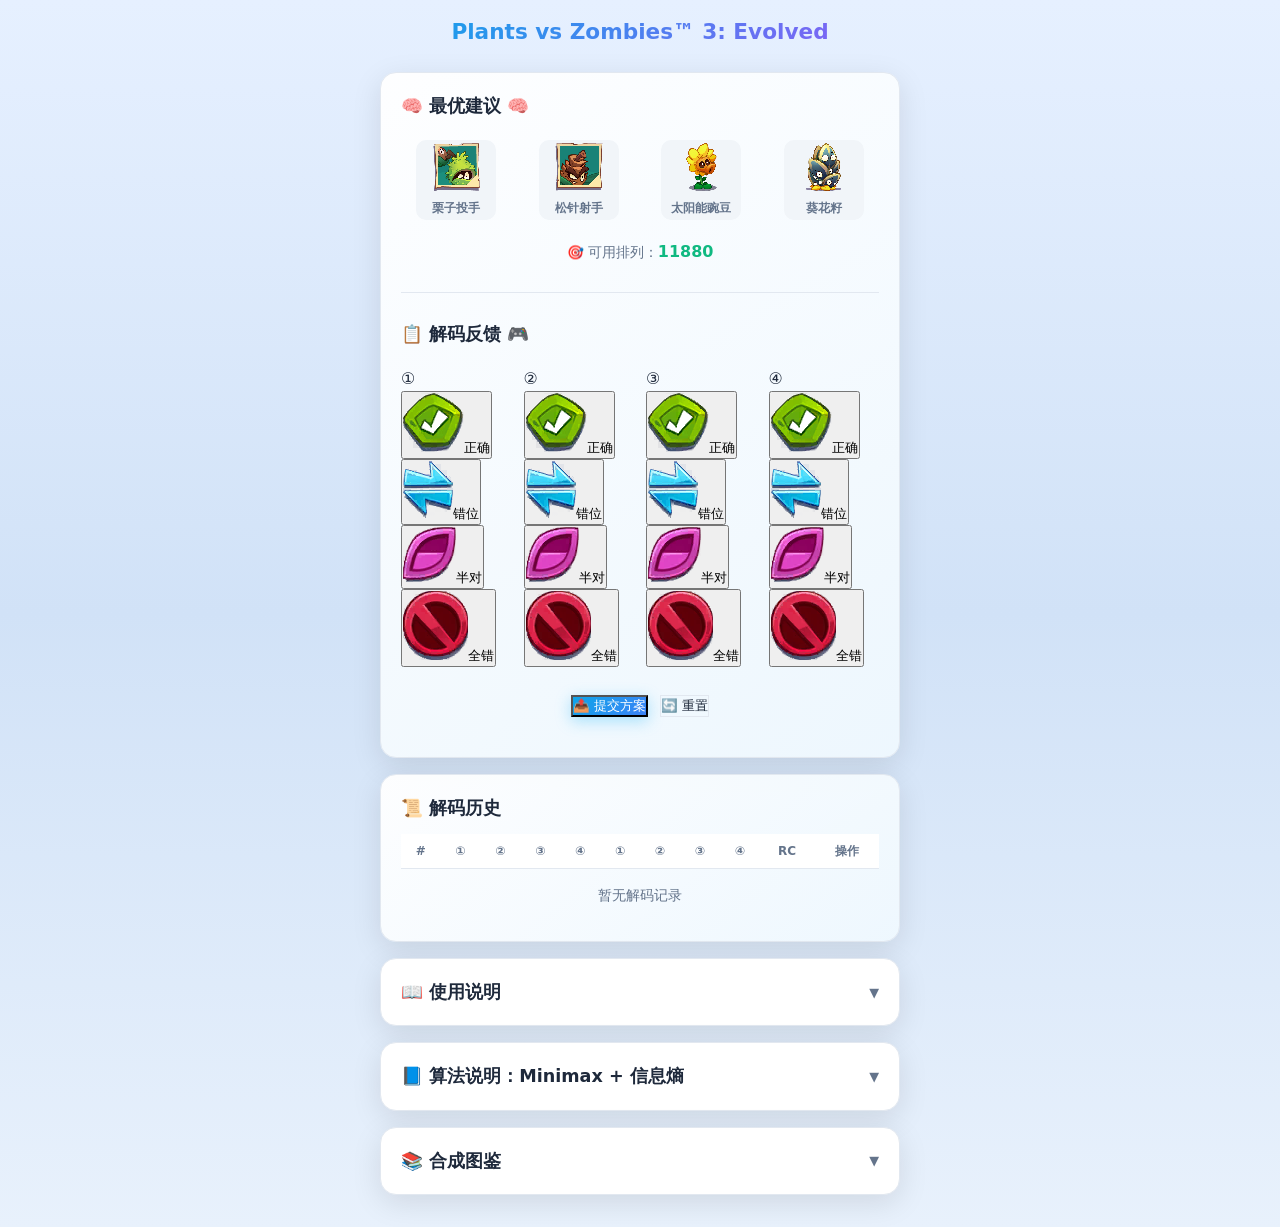
==== docs/index.html @ e374c2e5 "Split CSS and JavaScript into separate files" ====
<!DOCTYPE html>
<html lang="zh-CN">
<head>
	<meta charset="UTF-8">
	<meta name="viewport" content="width=device-width, initial-scale=1.0, user-scalable=yes, maximum-scale=2.0, minimum-scale=0.5">
	<title>PvZ3:E Decode Tool</title>
	<link rel="icon" href="images/logo.png" type="image/png">
	<link rel="stylesheet" href="style.css">
</head>
<body>
	<div class="container">
		<h1>Plants vs Zombies™ 3: Evolved</h1>

		<div class="card" id="suggestionCard">
			<div class="main-card">
				<h2>🧠 最优建议 🧠</h2>
				<div class="suggestion-container" id="solverSlots">
					<div class="suggestion-column">
						<div class="suggestion-slot" id="slot1">
							<img class="plant-image skeleton" id="img1" src="" alt="">
							<span class="slot-value" id="s1">计算中</span>
						</div>
					</div>
					<div class="suggestion-column">
						<div class="suggestion-slot" id="slot2">
							<img class="plant-image skeleton" id="img2" src="" alt="">
							<span class="slot-value" id="s2">计算中</span>
						</div>
					</div>
					<div class="suggestion-column">
						<div class="suggestion-slot" id="slot3">
							<img class="plant-image skeleton" id="img3" src="" alt="">
							<span class="slot-value" id="s3">计算中</span>
						</div>
					</div>
					<div class="suggestion-column">
						<div class="suggestion-slot" id="slot4">
							<img class="plant-image skeleton" id="img4" src="" alt="">
							<span class="slot-value" id="s4">计算中</span>
						</div>
					</div>
				</div>
				<div style="text-align:center;">
					<span class="possible-count">🎯 可用排列：<strong id="possibleCount">11880</strong></span>
				</div>

				<div class="divider"></div>

				<h2>📋 解码反馈 🎮</h2>
				<div class="feedback-container" id="feedbackGrid">
				</div>
				
				<div class="btn-container">
					<button class="btn-primary" id="submitFeedbackBtn" onclick="submitFeedback()">
						<span>📤</span> 提交方案
					</button>
					<button class="btn-outline" onclick="resetSolver()">
						<span>🔄</span> 重置
					</button>
				</div>
				
				<div id="solverMsg"></div>
			</div>
		</div>

		<div class="card">
			<h2>📜 解码历史</h2>
			<div class="history-scroll">
				<table class="history-table" id="solverHistoryTable">
					<thead>
						<tr>
							<th>#</th><th>①</th><th>②</th><th>③</th><th>④</th>
							<th>①</th><th>②</th><th>③</th><th>④</th><th>RC</th><th>操作</th>
						</tr>
					</thead>
					<tbody id="solverHistoryBody"></tbody>
				</table>
			</div>
			<p id="noSolverHistory" style="text-align:center;color:var(--text2);padding:16px;font-size:0.85rem;">暂无解码记录</p>
		</div>

		<div class="collapse-card">
			<div class="collapse-header" onclick="toggleCollapse(this.parentElement)">
				<h2>📖 使用说明</h2>
				<span class="collapse-arrow">▼</span>
			</div>
			<div class="collapse-content">
				<div class="usage-steps">
					<div class="usage-step">
						<div class="step-number">1</div>
						<div class="step-text">首次使用，将「最优建议」中的4个二阶植物，填入游戏里4个卡槽位置。</div>
					</div>
					<div class="usage-step">
						<div class="step-number">2</div>
						<div class="step-text">游戏会返回4个卡槽的结果（正确/错位/半对/全错），在「反馈区」选择对应结果。</div>
					</div>
					<div class="usage-step">
						<div class="step-number">3</div>
						<div class="step-text">点击「提交方案」按钮，系统会过滤错误方案，并给出新一轮的建议。</div>
					</div>
					<div class="usage-step">
						<div class="step-number">4</div>
						<div class="step-text">重复上述步骤，直到剩余排列为1，得到最终答案。</div>
					</div>
					<div class="usage-step">
						<div class="step-number">5</div>
						<div class="step-text">通常只需要2~4步，即可完成解码，通过游戏。</div>
					</div>
				</div>
			</div>
		</div>

		<div class="collapse-card">
			<div class="collapse-header" onclick="toggleCollapse(this.parentElement)">
				<h2>📘 算法说明：Minimax + 信息熵</h2>
				<span class="collapse-arrow">▼</span>
			</div>
			<div class="collapse-content">
				<div class="algo-box" style="border-left:none;padding:0;margin-top:0;background:transparent;">
					1. 维护所有与反馈一致的可能答案集合 <code>S</code>（初始11880种）<br>
					2. 对候选猜测，计算其对 <code>S</code> 的反馈分区<br>
					3. 选择<strong>最坏情况剩余最少</strong>的猜测（Minimax）<br>
					4. 平局时选<strong>期望剩余最少</strong>（信息熵最大）的<br>
					5. 收到反馈后更新 <code>S</code>，重复直至 <code>|S|=1</code>
				</div>
			</div>
		</div>

		<div class="collapse-card">
			<div class="collapse-header" onclick="toggleCollapse(this.parentElement)">
				<h2>📚 合成图鉴</h2>
				<span class="collapse-arrow">▼</span>
			</div>
			<div class="collapse-content">
				<div class="synthesis-scroll">
					<div class="synthesis-grid" id="synthesisGrid">
					</div>
				</div>
			</div>
		</div>
	</div>

	<script src="script.js"></script>
</body>
</html>
---- docs/style.css ----
:root {
	--bg: #0a0f1a;
	--card: #131c31;
	--card2: #1a2744;
	--text: #e2e8f0;
	--text2: #94a3b8;
	--accent: #38bdf8;
	--green: #10b981;
	--blue: #3b82f6;
	--purple: #8b5cf6;
	--red: #ef4444;
	--border: #1e2d4a;
	--btn-bg: #1e2d4a;
	--btn-hover: #253a5e;
	--shadow: 0 8px 30px rgba(0, 0, 0, 0.6);
	--radius: 16px;
	--radius-sm: 10px;
	--font: 'Segoe UI', 'PingFang SC', 'Microsoft YaHei', 'Noto Sans SC', system-ui, sans-serif;
	--transition: 0.2s ease;
	--theme: dark;
}

[data-theme="light"] {
	--bg: #f8fafc;
	--card: #ffffff;
	--card-bg-start: #f8fafc;
	--card-bg-end: #e8f4fd;
	--card2: #f1f5f9;
	--card2-bg-start: #f1f5f9;
	--card2-bg-end: #e2e8f0;
	--text: #1e293b;
	--text2: #64748b;
	--accent: #0ea5e9;
	--green: #10b981;
	--blue: #3b82f6;
	--purple: #8b5cf6;
	--red: #ef4444;
	--border: #e2e8f0;
	--btn-bg: #e2e8f0;
	--btn-hover: #cbd5e1;
	--shadow: 0 8px 30px rgba(0, 0, 0, 0.1);
	--theme: light;
}

@media (prefers-color-scheme: light) {
	:root:not([data-theme="dark"]) {
		--bg: #f8fafc;
		--card: #ffffff;
		--card2: #f1f5f9;
		--text: #1e293b;
		--text2: #64748b;
		--accent: #0ea5e9;
		--green: #10b981;
		--blue: #3b82f6;
		--purple: #8b5cf6;
		--red: #ef4444;
		--border: #e2e8f0;
		--btn-bg: #e2e8f0;
		--btn-hover: #cbd5e1;
		--shadow: 0 8px 30px rgba(0, 0, 0, 0.1);
		--theme: light;
	}
}

* {
	margin: 0;
	padding: 0;
	box-sizing: border-box;
}

body {
	font-family: var(--font);
	background: var(--bg);
	color: var(--text);
	min-height: 100vh;
	display: flex;
	flex-direction: column;
	align-items: center;
	padding: 16px 8px 32px;
	line-height: 1.5;
	-webkit-tap-highlight-color: transparent;
	user-select: none;
}

[data-theme="dark"] body {
	background: radial-gradient(circle at 50% 0%, #1a2a45 0%, #060c06 80%);
}

[data-theme="light"] body {
	background: linear-gradient(180deg, #e6f0ff 0%, #d1e2f7 50%, #e8f1fc 100%);
}

.container {
	width: 100%;
	max-width: 520px;
	display: flex;
	flex-direction: column;
	gap: 16px;
}

h1 {
	font-size: 1.35rem;
	font-weight: 700;
	text-align: center;
	color: var(--text);
	margin-bottom: 8px;
	background: linear-gradient(135deg, var(--accent), var(--purple));
	-webkit-background-clip: text;
	-webkit-text-fill-color: transparent;
	background-clip: text;
}

h2 {
	font-size: 1.1rem;
	font-weight: 600;
	color: var(--text);
	display: flex;
	align-items: center;
	gap: 8px;
}

.subtitle {
	text-align: center;
	color: var(--text2);
	font-size: 0.85rem;
	margin-bottom: 4px;
}

.card {
	background: var(--card);
	border-radius: var(--radius);
	padding: 20px;
	box-shadow: var(--shadow);
	border: 1px solid var(--border);
}

[data-theme="dark"] .card {
	background: linear-gradient(145deg, rgba(19, 28, 49, 0.9), rgba(10, 15, 26, 0.95));
	backdrop-filter: blur(20px);
	-webkit-backdrop-filter: blur(20px);
}

[data-theme="light"] .card {
	background: linear-gradient(145deg, rgba(255, 255, 255, 0.95), rgba(240, 249, 255, 0.9));
}

.main-card {
	display: flex;
	flex-direction: column;
	gap: 20px;
}

.divider {
	height: 1px;
	background: var(--border);
	margin: 8px 0;
}

.suggestion-container {
	display: flex;
	justify-content: space-between;
	gap: 12px;
}

.suggestion-column {
	flex: 1;
	display: flex;
	flex-direction: column;
	align-items: center;
	gap: 8px;
}

.suggestion-slot {
	width: 100%;
	max-width: 80px;
	aspect-ratio: 1;
	background: var(--card2);
	border-radius: var(--radius-sm);
	display: flex;
	flex-direction: column;
	align-items: center;
	justify-content: center;
	gap: 8px;
	border: 2px solid transparent;
	transition: all var(--transition);
	position: relative;
	overflow: hidden;
}

.suggestion-slot:hover {
	border-color: var(--accent);
	transform: scale(1.05);
}

.suggestion-slot.highlight-pulse {
	animation: pulse 1s ease-in-out infinite;
}

@keyframes pulse {
	0%, 100% { box-shadow: 0 0 0 0 rgba(56, 189, 248, 0.5); }
	50% { box-shadow: 0 0 0 10px rgba(56, 189, 248, 0); }
}

.plant-image {
	width: 48px;
	height: 48px;
	object-fit: contain;
	image-rendering: pixelated;
}

.plant-image.skeleton {
	background: linear-gradient(90deg, var(--card2) 25%, var(--border) 50%, var(--card2) 75%);
	background-size: 200% 100%;
	animation: skeleton 1.5s ease-in-out infinite;
	border-radius: 8px;
}

@keyframes skeleton {
	0% { background-position: 200% 0; }
	100% { background-position: -200% 0; }
}

.slot-value {
	font-size: 0.75rem;
	font-weight: 600;
	color: var(--text2);
}

.slot-value.guess {
	color: var(--accent);
}

.possible-count {
	font-size: 0.85rem;
	color: var(--text2);
}

.possible-count strong {
	color: var(--green);
	font-size: 1rem;
}

/* 反馈网格 */
.feedback-container {
	display: grid;
	grid-template-columns: repeat(4, 1fr);
	gap: 12px;
}

.feedback-slot {
	display: flex;
	flex-direction: column;
	align-items: center;
	gap: 8px;
	padding: 12px 8px;
	background: var(--card2);
	border-radius: var(--radius-sm);
	border: 2px solid transparent;
	cursor: pointer;
	transition: all var(--transition);
}

.feedback-slot:hover {
	border-color: var(--accent);
}

.feedback-slot.selected {
	border-color: var(--accent);
	background: rgba(56, 189, 248, 0.15);
}

.feedback-icon {
	font-size: 1.5rem;
}

.feedback-label {
	font-size: 0.7rem;
	color: var(--text2);
	text-align: center;
}

/* 按钮样式 */
.btn-container {
	display: flex;
	gap: 12px;
	justify-content: center;
	margin-top: 8px;
}

.btn {
	padding: 12px 24px;
	border-radius: var(--radius-sm);
	font-size: 0.9rem;
	font-weight: 600;
	cursor: pointer;
	transition: all var(--transition);
	display: flex;
	align-items: center;
	gap: 8px;
	border: none;
}

.btn-primary {
	background: linear-gradient(135deg, var(--accent), var(--blue));
	color: white;
	box-shadow: 0 4px 15px rgba(56, 189, 248, 0.4);
}

.btn-primary:hover {
	transform: translateY(-2px);
	box-shadow: 0 6px 20px rgba(56, 189, 248, 0.5);
}

.btn-outline {
	background: transparent;
	color: var(--text);
	border: 1px solid var(--border);
}

.btn-outline:hover {
	background: var(--btn-bg);
	border-color: var(--accent);
}

.btn:disabled {
	opacity: 0.5;
	cursor: not-allowed;
	transform: none !important;
}

/* 状态消息 */
.status-msg {
	padding: 12px 16px;
	border-radius: var(--radius-sm);
	text-align: center;
	margin-top: 8px;
	font-size: 0.9rem;
}

.status-success {
	background: rgba(16, 185, 129, 0.15);
	color: var(--green);
	border: 1px solid rgba(16, 185, 129, 0.3);
}

.status-error {
	background: rgba(239, 68, 68, 0.15);
	color: var(--red);
	border: 1px solid rgba(239, 68, 68, 0.3);
}

.status-info {
	background: rgba(56, 189, 248, 0.15);
	color: var(--accent);
	border: 1px solid rgba(56, 189, 248, 0.3);
}

/* 历史记录 */
.history-scroll {
	max-height: 200px;
	overflow-y: auto;
	margin-top: 12px;
}

.history-table {
	width: 100%;
	border-collapse: collapse;
	font-size: 0.75rem;
}

.history-table th,
.history-table td {
	padding: 8px 6px;
	text-align: center;
	border-bottom: 1px solid var(--border);
}

.history-table th {
	font-weight: 600;
	color: var(--text2);
	position: sticky;
	top: 0;
	background: var(--card);
	z-index: 1;
}

.history-table tr:hover {
	background: var(--card2);
}

.history-table td:first-child {
	color: var(--text2);
	width: 30px;
}

.history-btn {
	padding: 4px 8px;
	background: var(--btn-bg);
	border: none;
	border-radius: 6px;
	color: var(--text);
	font-size: 0.7rem;
	cursor: pointer;
	transition: all var(--transition);
}

.history-btn:hover {
	background: var(--btn-hover);
}

.history-btn.delete {
	background: rgba(239, 68, 68, 0.2);
	color: var(--red);
}

.history-btn.delete:hover {
	background: rgba(239, 68, 68, 0.3);
}

/* 折叠卡片 */
.collapse-card {
	background: var(--card);
	border-radius: var(--radius);
	box-shadow: var(--shadow);
	border: 1px solid var(--border);
	overflow: hidden;
}

.collapse-header {
	padding: 20px;
	cursor: pointer;
	display: flex;
	justify-content: space-between;
	align-items: center;
	transition: background var(--transition);
}

.collapse-header:hover {
	background: var(--card2);
}

.collapse-arrow {
	transition: transform var(--transition);
	font-size: 0.8rem;
	color: var(--text2);
}

.collapse-card.active .collapse-arrow {
	transform: rotate(180deg);
}

.collapse-content {
	max-height: 0;
	overflow: hidden;
	transition: max-height 0.3s ease;
	background: var(--card2);
}

.collapse-card.active .collapse-content {
	max-height: 800px;
}

.collapse-content > * {
	padding: 0 20px 20px;
}

/* 使用说明 */
.usage-steps {
	display: flex;
	flex-direction: column;
	gap: 12px;
	margin-top: 12px;
}

.usage-step {
	display: flex;
	gap: 12px;
	align-items: flex-start;
}

.step-number {
	width: 28px;
	height: 28px;
	background: linear-gradient(135deg, var(--accent), var(--blue));
	border-radius: 50%;
	display: flex;
	align-items: center;
	justify-content: center;
	font-weight: 700;
	color: white;
	font-size: 0.85rem;
	flex-shrink: 0;
}

.step-text {
	font-size: 0.85rem;
	color: var(--text);
	line-height: 1.6;
}

/* 算法说明 */
.algo-box {
	background: var(--card);
	border-left: 4px solid var(--accent);
	padding: 16px;
	margin-top: 12px;
	border-radius: 0 var(--radius-sm) var(--radius-sm) 0;
	font-size: 0.85rem;
	line-height: 1.8;
}

.algo-box code {
	background: rgba(56, 189, 248, 0.15);
	color: var(--accent);
	padding: 2px 6px;
	border-radius: 4px;
	font-family: 'Consolas', 'Monaco', monospace;
	font-size: 0.8rem;
}

.algo-box strong {
	color: var(--green);
}

/* 合成图鉴 */
.synthesis-scroll {
	max-height: 500px;
	overflow-y: auto;
	padding-top: 12px;
}

.synthesis-grid {
	display: grid;
	grid-template-columns: repeat(2, 1fr);
	gap: 12px;
}

.synthesis-item {
	display: flex;
	align-items: center;
	gap: 12px;
	padding: 12px;
	background: var(--card);
	border-radius: var(--radius-sm);
	transition: all var(--transition);
}

.synthesis-item:hover {
	background: var(--btn-hover);
	transform: translateX(4px);
}

.synthesis-img {
	width: 56px;
	height: 56px;
	object-fit: contain;
	border-radius: 8px;
	background: rgba(255, 255, 255, 0.05);
	padding: 4px;
}

.synthesis-info {
	display: flex;
	flex-direction: column;
	gap: 2px;
}

.synthesis-name {
	font-weight: 600;
	color: var(--text);
	font-size: 0.9rem;
}

.synthesis-desc {
	font-size: 0.75rem;
	color: var(--text2);
}

/* 反馈选择菜单 */
.fb-menu {
	display: grid;
	grid-template-columns: repeat(4, 1fr);
	gap: 8px;
}

.fb-menu-item {
	display: flex;
	flex-direction: column;
	align-items: center;
	gap: 4px;
	padding: 10px;
	border-radius: var(--radius-sm);
	cursor: pointer;
	transition: all var(--transition);
	color: var(--text);
	font-size: 0.75rem;
	background: rgba(255, 255, 255, 0.05);
	backdrop-filter: blur(12px);
	-webkit-backdrop-filter: blur(12px);
	border: 2px solid transparent;
}

[data-theme="light"] .fb-menu-item {
	background: rgba(0, 0, 0, 0.03);
}

.fb-menu-item:hover {
	background: var(--btn-hover);
}

.fb-menu-item.selected {
	background: rgba(56, 189, 248, 0.2);
	border-color: var(--accent);
}

.fb-menu-item img {
	width: 40px;
	height: 40px;
	object-fit: contain;
}

/* 移动端优化 */
@media (max-width: 480px) {
	.container {
		padding: 0 8px;
	}
	
	.card {
		padding: 16px;
	}
	
	h1 {
		font-size: 1.15rem;
	}
	
	h2 {
		font-size: 1rem;
	}
	
	.suggestion-slot {
		max-width: 70px;
	}
	
	.plant-image {
		width: 40px;
		height: 40px;
	}
	
	.btn {
		padding: 10px 16px;
		font-size: 0.8rem;
	}
	
	.feedback-container {
		gap: 8px;
	}
	
	.feedback-slot {
		padding: 10px 6px;
	}
	
	.fb-menu-item img {
		width: 32px;
		height: 32px;
	}
	
	.fb-menu-item span {
		display: none;
	}
	
	/* 反馈选择菜单 - 不显示文字 */
	.fb-menu {
		display: grid;
		grid-template-columns: repeat(2, 1fr);
		gap: 6px;
	}
	.fb-menu-item {
		display: flex;
		flex-direction: column;
		align-items: center;
		gap: 2px;
		padding: 8px;
		border-radius: 8px;
		cursor: pointer;
		transition: all var(--transition);
		color: var(--text);
		font-size: 0.8rem;
		background: rgba(255, 255, 255, 0.08);
		backdrop-filter: blur(12px);
		-webkit-backdrop-filter: blur(12px);
		border: none;
	}
	[data-theme="light"] .fb-menu-item {
		background: rgba(0, 0, 0, 0.04);
	}
	.fb-menu-item:hover {
		background: var(--btn-hover);
	}
	.fb-menu-item img {
		width: 32px;
		height: 32px;
		object-fit: contain;
	}
	.fb-menu-item span {
		display: none;
	}
	
	/* 移动端优化合成图鉴 */
	@media (max-width: 600px) {
		.synthesis-grid {
			grid-template-columns: repeat(1, 1fr);
		}
		.synthesis-img {
			width: 48px;
			height: 48px;
		}
		.synthesis-name {
			font-size: 0.85rem;
		}
	}
}
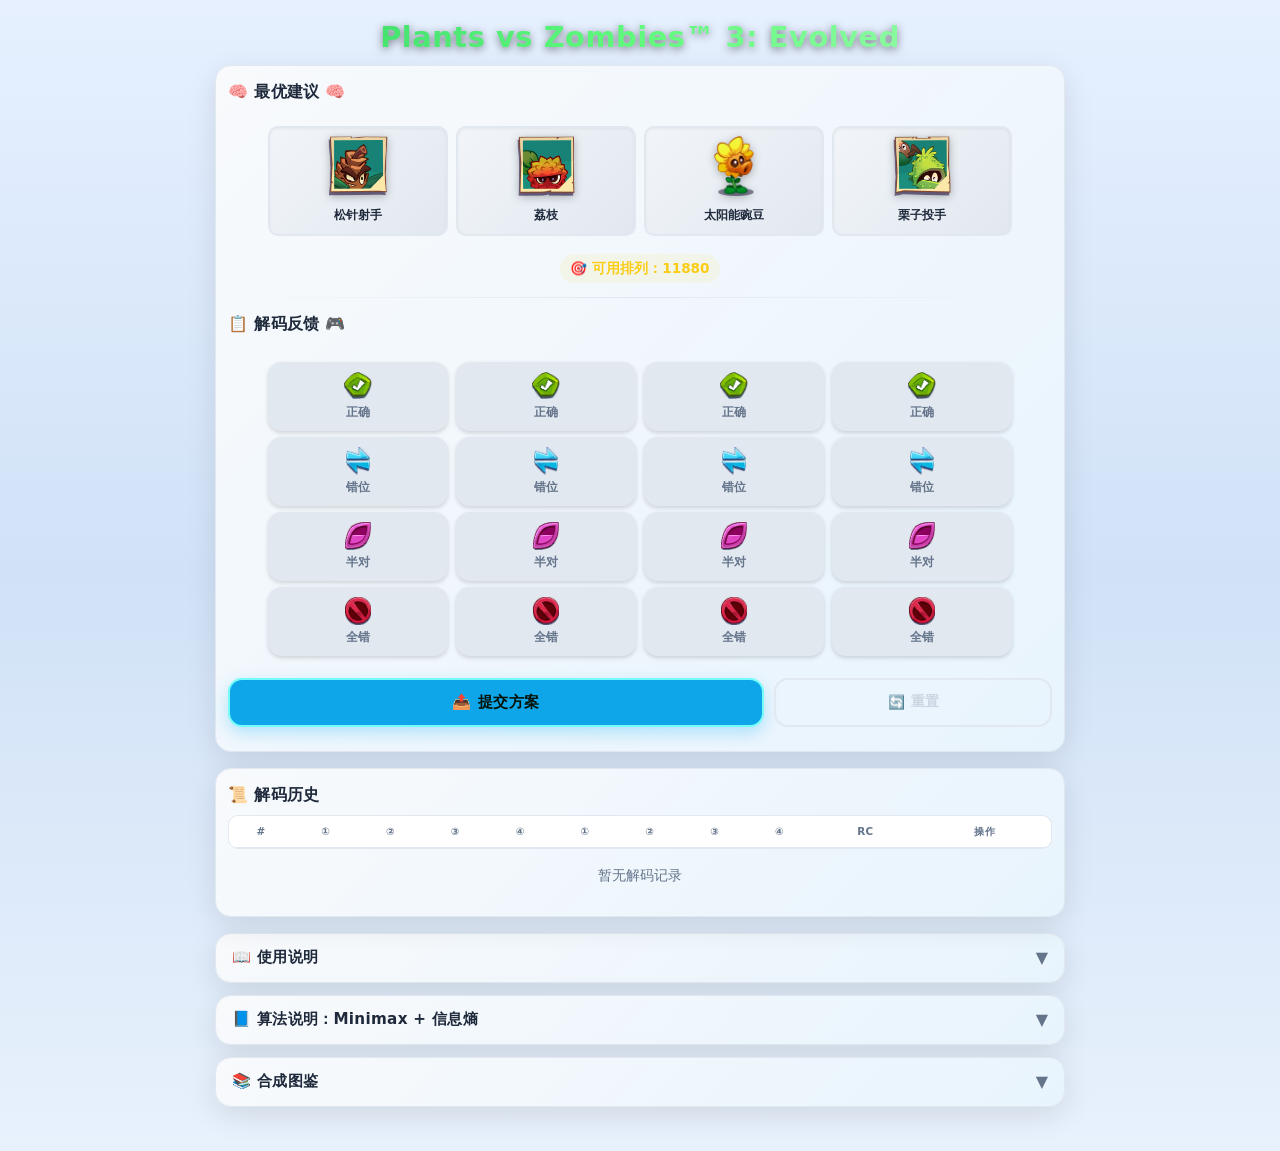
==== commit 4735c43d: "更新 docs 目录文件" ====
--- a/docs/index.html
+++ b/docs/index.html
@@ -5,12 +5,960 @@
 	<meta name="viewport" content="width=device-width, initial-scale=1.0, user-scalable=yes, maximum-scale=2.0, minimum-scale=0.5">
 	<title>PvZ3:E Decode Tool</title>
 	<link rel="icon" href="images/logo.png" type="image/png">
-	<link rel="stylesheet" href="style.css">
+	<style>
+		:root {
+			--bg: #0a0f1a;
+			--card: #131c31;
+			--card2: #1a2744;
+			--text: #e2e8f0;
+			--text2: #94a3b8;
+			--accent: #38bdf8;
+			--green: #10b981;
+			--blue: #3b82f6;
+			--purple: #8b5cf6;
+			--red: #ef4444;
+			--border: #1e2d4a;
+			--btn-bg: #1e2d4a;
+			--btn-hover: #253a5e;
+			--shadow: 0 8px 30px rgba(0, 0, 0, 0.6);
+			--radius: 16px;
+			--radius-sm: 10px;
+			--font: 'Segoe UI', 'PingFang SC', 'Microsoft YaHei', 'Noto Sans SC', system-ui, sans-serif;
+			--transition: 0.2s ease;
+			--theme: dark;
+		}
+
+		[data-theme="light"] {
+			--bg: #f8fafc;
+			--card: #ffffff;
+			--card-bg-start: #f8fafc;
+			--card-bg-end: #e8f4fd;
+			--card2: #f1f5f9;
+			--card2-bg-start: #f1f5f9;
+			--card2-bg-end: #e2e8f0;
+			--text: #1e293b;
+			--text2: #64748b;
+			--accent: #0ea5e9;
+			--green: #10b981;
+			--blue: #3b82f6;
+			--purple: #8b5cf6;
+			--red: #ef4444;
+			--border: #e2e8f0;
+			--btn-bg: #e2e8f0;
+			--btn-hover: #cbd5e1;
+			--shadow: 0 8px 30px rgba(0, 0, 0, 0.1);
+			--theme: light;
+		}
+
+		@media (prefers-color-scheme: light) {
+			:root:not([data-theme="dark"]) {
+				--bg: #f8fafc;
+				--card: #ffffff;
+				--card2: #f1f5f9;
+				--text: #1e293b;
+				--text2: #64748b;
+				--accent: #0ea5e9;
+				--green: #10b981;
+				--blue: #3b82f6;
+				--purple: #8b5cf6;
+				--red: #ef4444;
+				--border: #e2e8f0;
+				--btn-bg: #e2e8f0;
+				--btn-hover: #cbd5e1;
+				--shadow: 0 8px 30px rgba(0, 0, 0, 0.1);
+				--theme: light;
+			}
+		}
+
+		* {
+			margin: 0;
+			padding: 0;
+			box-sizing: border-box;
+		}
+
+		body {
+			font-family: var(--font);
+			background: var(--bg);
+			color: var(--text);
+			min-height: 100vh;
+			display: flex;
+			flex-direction: column;
+			align-items: center;
+			padding: 16px 8px 32px;
+			line-height: 1.5;
+			-webkit-tap-highlight-color: transparent;
+			user-select: none;
+		}
+
+		[data-theme="dark"] body {
+			background: radial-gradient(circle at 50% 0%, #1a2a45 0%, #060c06 80%);
+		}
+
+		[data-theme="light"] body {
+			background: linear-gradient(180deg, #e6f0ff 0%, #d1e2f7 50%, #e8f1fc 100%);
+		}
+
+		.container {
+			width: 100%;
+			max-width: 850px;
+		}
+
+		h1 {
+			text-align: center;
+			font-size: clamp(1.4rem, 5vw, 1.8rem);
+			font-weight: 700;
+			letter-spacing: 0.02em;
+			margin-bottom: 6px;
+			background: linear-gradient(135deg, #34d367, #60fa7c, #a7fab8);
+			-webkit-background-clip: text;
+			-webkit-text-fill-color: transparent;
+			background-clip: text;
+			filter: drop-shadow(0 2px 4px rgba(0, 0, 0, 0.5));
+		}
+
+		.subtitle {
+			text-align: center;
+			color: var(--text2);
+			font-size: 0.85rem;
+			margin-bottom: 18px;
+			letter-spacing: 0.03em;
+		}
+
+		/* 卡片 */
+		.card {
+			background: var(--card);
+			border-radius: var(--radius);
+			padding: 14px 12px;
+			margin-bottom: 16px;
+			box-shadow: var(--shadow);
+			border: 1px solid var(--border);
+			backdrop-filter: blur(4px);
+		}
+		[data-theme="light"] .card {
+			background: linear-gradient(135deg, var(--card-bg-start), var(--card-bg-end));
+		}
+		.card h2 {
+			font-size: 1rem;
+			font-weight: 700;
+			margin-bottom: 8px;
+			display: flex;
+			align-items: center;
+			gap: 8px;
+			color: #fff;
+			letter-spacing: 0.02em;
+		}
+		[data-theme="light"] .card h2 {
+			color: #1e293b;
+		}
+
+		/* 合并后的主卡片 */
+		.main-card {
+			display: flex;
+			flex-direction: column;
+			gap: 10px;
+		}
+
+		/* 建议展示区域 - 紧凑4列 */
+		.suggestion-container {
+			display: flex;
+			gap: 8px;
+			justify-content: center;
+			flex-wrap: nowrap;
+			margin: 4px 0;
+		}
+		.suggestion-column {
+			display: flex;
+			flex-direction: column;
+			align-items: center;
+			gap: 6px;
+			flex: 1;
+			min-width: 0;
+			max-width: 180px;
+		}
+		.column-label {
+			font-weight: 700;
+			font-size: 0.75rem;
+			color: var(--text2);
+			letter-spacing: 0.04em;
+		}
+		.suggestion-slot {
+			width: 100%;
+			background: var(--card2);
+			border: 2px solid var(--border);
+			border-radius: var(--radius-sm);
+			padding: 8px 4px;
+			text-align: center;
+			box-shadow: inset 0 2px 4px rgba(0, 0, 0, 0.2);
+			transition: all var(--transition);
+		}
+
+		[data-theme="dark"] .suggestion-slot {
+			background: linear-gradient(145deg, #0f172a, #1a2744);
+			box-shadow: inset 0 2px 4px rgba(0, 0, 0, 0.4);
+		}
+		[data-theme="light"] .suggestion-slot {
+			background: linear-gradient(135deg, var(--card2-bg-start), var(--card2-bg-end));
+			box-shadow: inset 0 1px 3px rgba(0, 0, 0, 0.05);
+		}
+		.plant-image {
+			width: 60px;
+			height: 60px;
+			object-fit: contain;
+			margin: 0 auto 6px;
+			display: block;
+			filter: drop-shadow(0 2px 4px rgba(0,0,0,0.3));
+		}
+		.plant-image.skeleton {
+			background: linear-gradient(90deg, #1a2744 25%, #253a5e 50%, #1a2744 75%);
+			background-size: 200% 100%;
+			animation: skeleton-loading 1.5s infinite;
+			border-radius: 8px;
+		}
+		@keyframes skeleton-loading {
+			0% { background-position: 200% 0; }
+			100% { background-position: -200% 0; }
+		}
+
+		/* 骨架图基础样式 */
+		.skeleton {
+			background: linear-gradient(90deg, var(--skeleton-start), var(--skeleton-end));
+			background-size: 200% 100%;
+			animation: skeleton-loading 1.5s infinite;
+			border-radius: 0.5rem;
+		}
+		:root {
+			--skeleton-start: #1a2744;
+			--skeleton-end: #253a5e;
+		}
+		[data-theme="light"] {
+			--skeleton-start: #e2e8f0;
+			--skeleton-end: #cbd5e1;
+		}
+
+		.slot-value {
+			font-weight: 700;
+			font-size: 0.75rem;
+			color: #e2e8f0;
+			line-height: 1.2;
+			word-break: break-word;
+			text-shadow: 0 1px 2px rgba(0, 0, 0, 0.5);
+		}
+		[data-theme="light"] .slot-value {
+			color: #1e293b;
+			text-shadow: none;
+			font-weight: 600;
+		}
+
+		.possible-count {
+			text-align: center;
+			font-size: 0.85rem;
+			color: #facc15;
+			margin: 4px 0 0;
+			font-weight: 600;
+			background: rgba(250, 204, 21, 0.08);
+			padding: 4px 10px;
+			border-radius: 16px;
+			display: inline-block;
+		}
+
+		.divider {
+			height: 1px;
+			background: linear-gradient(90deg, transparent, var(--border), transparent);
+			margin: 4px 0;
+		}
+
+		/* 反馈选择区 - 紧凑4列 */
+		.feedback-container {
+			display: flex;
+			gap: 8px;
+			justify-content: center;
+			flex-wrap: nowrap;
+			margin: 8px 0;
+		}
+		.feedback-column {
+			display: flex;
+			flex-direction: column;
+			align-items: center;
+			gap: 6px;
+			flex: 1;
+			min-width: 0;
+			max-width: 180px;
+		}
+		.fb-column-label {
+			font-weight: 700;
+			font-size: 1rem;
+			width: 36px;
+			height: 36px;
+			border-radius: 50%;
+			background: var(--card2);
+			border: 2px solid var(--border);
+			display: flex;
+			align-items: center;
+			justify-content: center;
+			color: var(--text);
+			box-shadow: 0 3px 6px rgba(0, 0, 0, 0.15);
+		}
+
+		[data-theme="dark"] .fb-column-label {
+			color: #f0fff0;
+			box-shadow: 0 3px 6px rgba(0, 0, 0, 0.3);
+		}
+		[data-theme="light"] .fb-column-label {
+			background: linear-gradient(135deg, var(--card2-bg-start), var(--card2-bg-end));
+		}
+		.fb-btn-group {
+			display: flex;
+			flex-direction: column;
+			gap: 6px;
+			width: 100%;
+		}
+		.fb-btn {
+			padding: 8px 6px;
+			border: 2px solid var(--border);
+			border-radius: 14px;
+			background: var(--btn-bg);
+			color: var(--text2);
+			font-weight: 700;
+			font-size: 0.75rem;
+			letter-spacing: 0.02em;
+			cursor: pointer;
+			transition: all var(--transition);
+			text-align: center;
+			-webkit-tap-highlight-color: transparent;
+			touch-action: manipulation;
+			user-select: none;
+			display: flex;
+			flex-direction: column;
+			align-items: center;
+			justify-content: center;
+			gap: 4px;
+			box-shadow: 0 2px 4px rgba(0, 0, 0, 0.15);
+		}
+
+		[data-theme="dark"] .fb-btn {
+			color: #cbd5e1;
+			box-shadow: 0 2px 4px rgba(0, 0, 0, 0.4);
+		}
+		.fb-btn:active {
+			transform: scale(0.96);
+			transition: 0.05s;
+		}
+		.fb-icon {
+			width: 28px;
+			height: 28px;
+			object-fit: contain;
+		}
+		.fb-btn.selected-correct {
+			background: rgba(16, 185, 129, 0.2);
+			border-color: #10b981;
+			color: #fff;
+			box-shadow: 0 0 12px rgba(16, 185, 129, 0.4);
+		}
+		.fb-btn.selected-misplaced {
+			background: rgba(59, 130, 246, 0.2);
+			border-color: #3b82f6;
+			color: #fff;
+			box-shadow: 0 0 12px rgba(59, 130, 246, 0.4);
+		}
+		.fb-btn.selected-half {
+			background: rgba(236, 72, 153, 0.2);
+			border-color: #ec4899;
+			color: #fff;
+			box-shadow: 0 0 12px rgba(236, 72, 153, 0.4);
+		}
+		.fb-btn.selected-wrong {
+			background: rgba(239, 68, 68, 0.2);
+			border-color: #ef4444;
+			color: #fff;
+			box-shadow: 0 0 12px rgba(239, 68, 68, 0.4);
+		}
+
+		/* 按钮区域 */
+		.btn-container {
+			display: flex;
+			gap: 10px;
+			margin-top: 4px;
+		}
+
+		/* 提交按钮 */
+		.btn-primary {
+			background: var(--accent);
+			border: none;
+			padding: 12px 24px;
+			border-radius: 14px;
+			font-weight: 700;
+			font-size: 0.95rem;
+			letter-spacing: 0.04em;
+			color: #061206;
+			cursor: pointer;
+			transition: all 0.25s;
+			box-shadow: 0 6px 16px rgba(56, 189, 248, 0.35);
+			display: inline-flex;
+			align-items: center;
+			justify-content: center;
+			gap: 6px;
+			touch-action: manipulation;
+			flex: 2;
+			border: 2px solid #75fcfa;
+		}
+		.btn-primary:active {
+			transform: scale(0.97);
+			box-shadow: 0 3px 10px rgba(56, 189, 248, 0.5);
+		}
+		.btn-outline {
+			background: transparent;
+			border: 2px solid var(--border);
+			padding: 10px 16px;
+			border-radius: 14px;
+			font-weight: 600;
+			color: #cbd5e1;
+			cursor: pointer;
+			transition: all 0.25s;
+			touch-action: manipulation;
+			display: inline-flex;
+			align-items: center;
+			justify-content: center;
+			gap: 6px;
+			font-size: 0.85rem;
+			flex: 1;
+		}
+		.btn-outline:active {
+			background: rgba(255, 255, 255, 0.05);
+			border-color: #e2e8f0;
+		}
+
+		/* 历史表格 */
+		.history-scroll {
+			max-height: 340px;
+			overflow-y: auto;
+			border-radius: var(--radius-sm);
+			border: 1px solid var(--border);
+			background: var(--card2);
+		}
+
+		[data-theme="dark"] .history-scroll {
+			background: #0c1424;
+		}
+		[data-theme="light"] .history-scroll {
+			background: linear-gradient(135deg, var(--card2-bg-start), var(--card2-bg-end));
+		}
+		.history-table {
+			width: 100%;
+			border-collapse: collapse;
+			font-size: 0.75rem;
+		}
+		.history-table th,
+		.history-table td {
+			padding: 8px 1px;
+			text-align: center;
+			border-bottom: 1px solid var(--border);
+			vertical-align: middle;
+		}
+		.history-table th {
+			color: var(--text2);
+			font-weight: 600;
+			font-size: 0.65rem;
+			letter-spacing: 0.04em;
+			background: var(--card);
+			position: sticky;
+			top: 0;
+		}
+
+		[data-theme="dark"] .history-table th {
+			background: #101b2b;
+			color: #94a3b8;
+		}
+		.history-cell-content {
+			display: flex;
+			flex-direction: column;
+			align-items: center;
+			gap: 3px;
+		}
+		.history-plant-img {
+			width: 34px;
+			height: 34px;
+			object-fit: contain;
+		}
+		.guess-cell {
+			display: none;
+		}
+		.feedback-badge {
+			display: inline-block;
+			padding: 3px 7px;
+			border-radius: 12px;
+			font-weight: 700;
+			font-size: 0.65rem;
+			letter-spacing: 0.02em;
+			white-space: nowrap;
+		}
+		.fb-correct {
+			background: #0a4e2a;
+			color: #75fcb8;
+			border: 1px solid #10b981;
+		}
+		.fb-misplaced {
+			background: #0a2a4a;
+			color: #93c5fd;
+			border: 1px solid #3b82f6;
+		}
+		.fb-half {
+			background: #3a1a3a;
+			color: #fbc2d8;
+			border: 1px solid #ec4899;
+		}
+		.fb-wrong {
+			background: #5a1a1a;
+			color: #fc9a9a;
+			border: 1px solid #ef4444;
+		}
+
+		/* 浅色模式下的反馈徽章 - 更浅的背景 */
+		[data-theme="light"] .fb-correct {
+			background: rgba(16, 185, 129, 0.15);
+			color: #059669;
+			border: 1px solid rgba(16, 185, 129, 0.3);
+		}
+		[data-theme="light"] .fb-misplaced {
+			background: rgba(59, 130, 246, 0.15);
+			color: #2563eb;
+			border: 1px solid rgba(59, 130, 246, 0.3);
+		}
+		[data-theme="light"] .fb-half {
+			background: rgba(236, 72, 153, 0.15);
+			color: #db2777;
+			border: 1px solid rgba(236, 72, 153, 0.3);
+		}
+		[data-theme="light"] .fb-wrong {
+			background: rgba(239, 68, 68, 0.15);
+			color: #dc2626;
+			border: 1px solid rgba(239, 68, 68, 0.3);
+		}
+
+		.status-msg {
+			padding: 10px 14px;
+			border-radius: 12px;
+			font-weight: 600;
+			text-align: center;
+			margin: 8px 0 0;
+			letter-spacing: 0.02em;
+		}
+		.status-success {
+			background: #0a2e1a;
+			color: #75fcb8;
+			border: 1px solid #10b981;
+		}
+		.status-info {
+			background: #0a2a3a;
+			color: #9ad5fd;
+			border: 1px solid #3b82f6;
+		}
+		.status-warn {
+			background: #3a2a1a;
+			color: #fcd375;
+			border: 1px solid #f59e0b;
+		}
+
+		/* 算法简介卡片（放最后） */
+		.algo-box {
+			background: #0b1628;
+			border-radius: var(--radius-sm);
+			padding: 14px 16px;
+			border-left: 4px solid #38bdf8;
+			font-size: 0.8rem;
+			color: #b9c7dd;
+			line-height: 1.6;
+			margin-top: 6px;
+		}
+		.algo-box strong {
+			color: #fff;
+		}
+		.algo-box code {
+			background: #1e2d4a;
+			padding: 2px 7px;
+			border-radius: 6px;
+			font-size: 0.75rem;
+			color: #facc15;
+		}
+
+		/* 浅色模式下的算法说明框 */
+		[data-theme="light"] .algo-box {
+			background: rgba(59, 130, 246, 0.08);
+			border-left-color: #3b82f6;
+			color: #334155;
+		}
+		[data-theme="light"] .algo-box strong {
+			color: #1e293b;
+		}
+		[data-theme="light"] .algo-box code {
+			background: rgba(59, 130, 246, 0.15);
+			color: #2563eb;
+		}
+
+		/* 高亮动画 */
+		@keyframes highlightPulse {
+			0%,
+			100% {
+				box-shadow: 0 0 0 0 rgba(56, 189, 248, 0.6);
+			}
+			50% {
+				box-shadow: 0 0 0 14px rgba(56, 189, 248, 0);
+			}
+		}
+		.highlight-pulse {
+			animation: highlightPulse 1.5s ease-out;
+		}
+
+		/* 移动端优化 - 确保4列始终显示 */
+		@media (max-width: 600px) {
+			.plant-image {
+				width: 50px;
+				height: 50px;
+			}
+			.slot-value {
+				font-size: 0.7rem;
+			}
+			.fb-column-label {
+				width: 34px;
+				height: 34px;
+				font-size: 0.9rem;
+			}
+			.fb-icon {
+				width: 24px;
+				height: 24px;
+			}
+			.fb-btn {
+				padding: 6px 4px;
+				font-size: 0.7rem;
+			}
+			.history-plant-img {
+				width: 30px;
+				height: 30px;
+			}
+		}
+
+		@media (max-width: 420px) {
+			.suggestion-container,
+			.feedback-container {
+				gap: 6px;
+			}
+			.plant-image {
+				width: 44px;
+				height: 44px;
+			}
+			.suggestion-slot {
+				padding: 6px 2px;
+			}
+		}
+
+		/* 折叠Card */
+		.collapse-card {
+			background: var(--card);
+			border-radius: var(--radius);
+			margin-bottom: 12px;
+			box-shadow: var(--shadow);
+			border: 1px solid var(--border);
+			overflow: hidden;
+		}
+		[data-theme="light"] .collapse-card {
+			background: linear-gradient(135deg, var(--card-bg-start), var(--card-bg-end));
+		}
+		.collapse-header {
+			padding: 12px 16px;
+			cursor: pointer;
+			display: flex;
+			align-items: center;
+			justify-content: space-between;
+			user-select: none;
+			transition: background var(--transition);
+		}
+		.collapse-header:hover {
+			background: rgba(255, 255, 255, 0.03);
+		}
+		.collapse-header h2 {
+			font-size: 0.95rem;
+			font-weight: 700;
+			display: flex;
+			align-items: center;
+			gap: 8px;
+			color: #fff;
+			letter-spacing: 0.02em;
+			margin: 0;
+		}
+		[data-theme="light"] .collapse-header h2 {
+			color: #1e293b;
+		}
+		.collapse-arrow {
+			font-size: 1rem;
+			transition: transform var(--transition);
+			color: var(--text2);
+		}
+		.collapse-card.active .collapse-arrow {
+			transform: rotate(180deg);
+		}
+		.collapse-content {
+			max-height: 0;
+			overflow: hidden;
+			transition: max-height 0.3s ease, padding 0.3s ease;
+		}
+		.collapse-card.active .collapse-content {
+			padding: 0 16px 16px;
+			max-height: 1000px;
+		}
+
+		/* 合成图鉴 */
+		.synthesis-scroll {
+			max-height: 630px;
+			overflow-y: scroll;
+			scrollbar-width: none;
+			-ms-overflow-style: none;
+		}
+		.synthesis-scroll::-webkit-scrollbar {
+			display: none;
+		}
+		.synthesis-grid {
+			display: grid;
+			grid-template-columns: repeat(2, 1fr);
+			gap: 12px;
+		}
+		.synthesis-item {
+			background: var(--card2);
+			border: 1px solid var(--border);
+			border-radius: var(--radius-sm);
+			padding: 12px;
+			display: flex;
+			flex-direction: column;
+			align-items: center;
+			gap: 8px;
+		}
+		[data-theme="light"] .synthesis-item {
+			background: linear-gradient(135deg, var(--card2-bg-start), var(--card2-bg-end));
+		}
+		.synthesis-row {
+			display: flex;
+			align-items: center;
+			gap: 8px;
+			width: 100%;
+			justify-content: center;
+		}
+		.synthesis-plant {
+			display: flex;
+			flex-direction: column;
+			align-items: center;
+			gap: 4px;
+			flex: 1;
+			min-width: 0;
+		}
+		.synthesis-img {
+			width: 42px;
+			height: 42px;
+			object-fit: contain;
+		}
+		.synthesis-name {
+			font-size: 0.8rem;
+			font-weight: 600;
+			color: var(--text);
+			text-align: center;
+			line-height: 1.2;
+		}
+		.synthesis-operator {
+			font-size: 1.2rem;
+			font-weight: 700;
+			color: var(--accent);
+			flex-shrink: 0;
+		}
+
+		/* 使用说明 */
+		.usage-steps {
+			display: flex;
+			flex-direction: column;
+			gap: 10px;
+		}
+		.usage-step {
+			display: flex;
+			gap: 10px;
+			align-items: flex-start;
+		}
+		.step-number {
+			background: var(--accent);
+			color: #000;
+			width: 26px;
+			height: 26px;
+			border-radius: 50%;
+			display: flex;
+			align-items: center;
+			justify-content: center;
+			font-weight: 700;
+			font-size: 0.85rem;
+			flex-shrink: 0;
+		}
+		.step-text {
+			color: var(--text2);
+			font-size: 0.9rem;
+			line-height: 1.5;
+		}
+
+		/* 隐藏反馈区序号 */
+		.fb-column-label {
+			display: none !important;
+		}
+
+		/* 编辑按钮 */
+		.edit-btn {
+			background: var(--btn-bg);
+			border: 1px solid var(--border);
+			border-radius: 8px;
+			padding: 4px 8px;
+			cursor: pointer;
+			font-size: 0.7rem;
+			color: var(--text2);
+			display: flex;
+			align-items: center;
+			gap: 4px;
+			transition: all var(--transition);
+		}
+		.edit-btn:hover {
+			background: var(--btn-hover);
+			color: var(--text);
+		}
+		.edit-btn:active {
+			transform: scale(0.95);
+		}
+		.history-table td:last-child {
+			display: table-cell;
+			text-align: center;
+			vertical-align: middle;
+		}
+		.history-table td:last-child .edit-btn {
+			display: inline-flex;
+			justify-content: center;
+			align-items: center;
+			margin: 0 auto;
+		}
+
+		/* 可点击的单元格 */
+		.plant-cell, .editable-fb {
+			cursor: pointer;
+			position: relative;
+		}
+		.plant-cell:hover, .editable-fb:hover {
+			background: rgba(0, 0, 0, 0.1);
+		}
+
+		/* 弹出菜单 - 悬浮选项（毛玻璃效果） */
+		.popup-menu {
+			position: fixed;
+			top: auto;
+			left: auto;
+			background: rgba(19, 28, 49, 0.45);
+			backdrop-filter: blur(24px);
+			-webkit-backdrop-filter: blur(24px);
+			border: 1px solid rgba(255, 255, 255, 0.12);
+			border-radius: var(--radius-sm);
+			box-shadow: 0 8px 32px rgba(0, 0, 0, 0.18);
+			padding: 8px;
+			z-index: 1000;
+			min-width: 140px;
+			max-height: 300px;
+			overflow-y: auto;
+			max-width: 90vw;
+		}
+		[data-theme="light"] .popup-menu {
+			background: rgba(255, 255, 255, 0.55);
+			border-color: rgba(0, 0, 0, 0.08);
+		}
+
+		/* 植物选择菜单 - 不显示名称 */
+		.plant-menu {
+			display: grid;
+			grid-template-columns: repeat(3, 1fr);
+			gap: 6px;
+		}
+		.plant-menu-item {
+			display: flex;
+			flex-direction: column;
+			align-items: center;
+			padding: 6px;
+			border-radius: 8px;
+			cursor: pointer;
+			transition: all var(--transition);
+			background: rgba(255, 255, 255, 0.08);
+			backdrop-filter: blur(12px);
+			-webkit-backdrop-filter: blur(12px);
+			border: none;
+		}
+		[data-theme="light"] .plant-menu-item {
+			background: rgba(0, 0, 0, 0.04);
+		}
+		.plant-menu-item:hover {
+			background: var(--btn-hover);
+		}
+		.plant-menu-item img {
+			width: 40px;
+			height: 40px;
+			object-fit: contain;
+		}
+		.plant-menu-item span {
+			display: none;
+		}
+
+		/* 反馈选择菜单 - 不显示文字 */
+		.fb-menu {
+			display: grid;
+			grid-template-columns: repeat(2, 1fr);
+			gap: 6px;
+		}
+		.fb-menu-item {
+			display: flex;
+			flex-direction: column;
+			align-items: center;
+			gap: 2px;
+			padding: 8px;
+			border-radius: 8px;
+			cursor: pointer;
+			transition: all var(--transition);
+			color: var(--text);
+			font-size: 0.8rem;
+			background: rgba(255, 255, 255, 0.08);
+			backdrop-filter: blur(12px);
+			-webkit-backdrop-filter: blur(12px);
+			border: none;
+		}
+		[data-theme="light"] .fb-menu-item {
+			background: rgba(0, 0, 0, 0.04);
+		}
+		.fb-menu-item:hover {
+			background: var(--btn-hover);
+		}
+		.fb-menu-item img {
+			width: 32px;
+			height: 32px;
+			object-fit: contain;
+		}
+		.fb-menu-item span {
+			display: none;
+		}
+
+		/* 移动端优化合成图鉴 */
+		@media (max-width: 600px) {
+			.synthesis-grid {
+				grid-template-columns: repeat(1, 1fr);
+			}
+			.synthesis-img {
+				width: 48px;
+				height: 48px;
+			}
+			.synthesis-name {
+				font-size: 0.85rem;
+			}
+		}
+	</style>
 </head>
 <body>
 	<div class="container">
 		<h1>Plants vs Zombies™ 3: Evolved</h1>
-
+		<!-- <p class="subtitle">向日葵 · 豌豆 · 卷心菜 · 坚果 · 地刺 &nbsp;|&nbsp; 填入二阶植物</p> -->
+
+		<!-- 合并后的主卡片 -->
 		<div class="card" id="suggestionCard">
 			<div class="main-card">
 				<h2>🧠 最优建议 🧠</h2>
@@ -48,6 +996,7 @@
 
 				<h2>📋 解码反馈 🎮</h2>
 				<div class="feedback-container" id="feedbackGrid">
+					<!-- 动态生成JS填充 -->
 				</div>
 				
 				<div class="btn-container">
@@ -63,6 +1012,7 @@
 			</div>
 		</div>
 
+		<!-- 历史记录 -->
 		<div class="card">
 			<h2>📜 解码历史</h2>
 			<div class="history-scroll">
@@ -79,6 +1029,7 @@
 			<p id="noSolverHistory" style="text-align:center;color:var(--text2);padding:16px;font-size:0.85rem;">暂无解码记录</p>
 		</div>
 
+		<!-- 使用说明 -->
 		<div class="collapse-card">
 			<div class="collapse-header" onclick="toggleCollapse(this.parentElement)">
 				<h2>📖 使用说明</h2>
@@ -110,6 +1061,7 @@
 			</div>
 		</div>
 
+		<!-- 算法说明 -->
 		<div class="collapse-card">
 			<div class="collapse-header" onclick="toggleCollapse(this.parentElement)">
 				<h2>📘 算法说明：Minimax + 信息熵</h2>
@@ -126,6 +1078,7 @@
 			</div>
 		</div>
 
+		<!-- 合成图鉴 -->
 		<div class="collapse-card">
 			<div class="collapse-header" onclick="toggleCollapse(this.parentElement)">
 				<h2>📚 合成图鉴</h2>
@@ -134,12 +1087,964 @@
 			<div class="collapse-content">
 				<div class="synthesis-scroll">
 					<div class="synthesis-grid" id="synthesisGrid">
+						<!-- 动态生成合成图鉴 -->
 					</div>
 				</div>
 			</div>
 		</div>
 	</div>
 
-	<script src="script.js"></script>
+	<script>
+		(function() {
+			// ==================== 主题管理（跟随系统） ====================
+			function initTheme() {
+				const isDark = window.matchMedia('(prefers-color-scheme: dark)').matches;
+				document.documentElement.setAttribute('data-theme', isDark ? 'dark' : 'light');
+			}
+
+			// 监听系统颜色方案变化
+			window.matchMedia('(prefers-color-scheme: dark)').addEventListener('change', (e) => {
+				document.documentElement.setAttribute('data-theme', e.matches ? 'dark' : 'light');
+			});
+
+			// ==================== 图片加载错误处理 ====================
+			function handleImageError(img) {
+				img.src = '';
+				img.classList.add('skeleton');
+				img.style.display = 'block';
+				img.style.width = img.getAttribute('data-width') || '60px';
+				img.style.height = img.getAttribute('data-height') || '60px';
+			}
+
+			// 为图片添加错误处理
+			function setupImageErrorHandling(img) {
+				img.addEventListener('error', function() {
+					handleImageError(this);
+				});
+				img.addEventListener('load', function() {
+					this.classList.remove('skeleton');
+				});
+			}
+
+			// 通用图片加载函数（带骨架图）
+			function loadImageWithSkeleton(imgElement, src) {
+				if (!src) return;
+				
+				const tempImg = new Image();
+				tempImg.onload = function() {
+					imgElement.classList.remove('skeleton');
+					imgElement.src = src;
+				};
+				tempImg.onerror = function() {
+					// 加载失败，保持骨架图
+				};
+				tempImg.src = src;
+			}
+
+			// ==================== 植物名称与图片映射 ====================
+			const PLANT_NAMES = {
+				'A': '向日葵',
+				'B': '豌豆',
+				'C': '卷心菜',
+				'D': '坚果',
+				'E': '地刺'
+			};
+
+			// 二阶植物实际名称
+			const SECOND_ORDER_NAMES = {
+				'AA': '双胞向日葵',
+				'AB': '太阳能豌豆',
+				'AD': '葵花籽',
+				'BB': '双重射手',
+				'BC': '迫击炮投手',
+				'BD': '花生射手',
+				'BE': '松针射手',
+				'CC': '卷心菜连投手',
+				'CD': '栗子投手',
+				'DD': '高坚果',
+				'DE': '荔枝',
+				'EE': '锯齿草'
+			};
+
+			// 一阶植物图片
+			const FIRST_ORDER_IMAGES = {
+				'A': 'images/A-Sunflower.png',
+				'B': 'images/B-Peashooter.png',
+				'C': 'images/C-Cabbage-pult.png',
+				'D': 'images/D-Wall-nut.png',
+				'E': 'images/E-Spikeweed.png'
+			};
+
+			// 二阶植物图片映射（根据素材情况）
+			const SECOND_ORDER_IMAGES = {
+				'AA': 'images/AA-Sun Tower.png',
+				'AB': 'images/AB-Solar Pea.png',
+				'AD': 'images/AD-Sunflower Seed.png',
+				'BB': 'images/BB-Gatling Pea.png',
+				'BC': 'images/BC-Sling Pea.png',
+				'BD': 'images/BD-Peanut.png',
+				'BE': 'images/BE-Pine Needler.png',
+				'CC': 'images/CC-Slaw Slinger.png',
+				'CD': 'images/CD-Chuck-nut.png',
+				'DD': 'images/DD-Tall-nut.png',
+				'DE': 'images/DE-Lychee.png',
+				'EE': 'images/EE-Sawgrass.png'
+			};
+
+			// 反馈图标
+			const FEEDBACK_ICONS = {
+				'correct': 'images/1CORRECT.png',
+				'misplaced': 'images/2RESLOT.png',
+				'half': 'images/3PARTIAL.png',
+				'wrong': 'images/4INVALID.png'
+			};
+
+			// 原始二级元素列表（固定12种）
+			const RAW_ELEMENTS = ['AA', 'AB', 'AD', 'BB', 'BC', 'BD', 'BE', 'CC', 'CD', 'DD', 'DE', 'EE'];
+
+			// 转换为二阶植物名显示
+			function elemToPlant(elem) {
+				return SECOND_ORDER_NAMES[elem] || elem;
+			}
+
+			// 获取二阶植物图片
+			function getPlantImage(elem) {
+				return SECOND_ORDER_IMAGES[elem] || '';
+			}
+
+			// 所有可能答案（原始二级元素数组）
+			const ALL_RAW_ANSWERS = (() => {
+				const results = [];
+				const elems = RAW_ELEMENTS;
+				for (let i = 0; i < elems.length; i++) {
+					for (let j = 0; j < elems.length; j++) {
+						if (j === i) continue;
+						for (let k = 0; k < elems.length; k++) {
+							if (k === i || k === j) continue;
+							for (let l = 0; l < elems.length; l++) {
+								if (l === i || l === j || l === k) continue;
+								results.push([elems[i], elems[j], elems[k], elems[l]]);
+							}
+						}
+					}
+				}
+				return results;
+			})(); // 11880
+
+			// 反馈类型与颜色类
+			const FB_TYPES = ['correct', 'misplaced', 'half', 'wrong'];
+			const FB_LABELS = {
+				'correct': '正确',
+				'misplaced': '错位',
+				'half': '半对',
+				'wrong': '全错'
+			};
+			const FB_CLASSES = {
+				'correct': 'fb-correct',
+				'misplaced': 'fb-misplaced',
+				'half': 'fb-half',
+				'wrong': 'fb-wrong'
+			};
+			const FB_COLORS = {
+				'correct': '#10b981',
+				'misplaced': '#3b82f6',
+				'half': '#ec4899',
+				'wrong': '#ef4444'
+			};
+
+			// ==================== 反馈计算逻辑 ====================
+			function parseElement(elem) {
+				return [elem[0], elem[1]];
+			}
+
+			function countCharMatches(guessElem, answerElem) {
+				const gChars = [guessElem[0], guessElem[1]];
+				const aChars = [answerElem[0], answerElem[1]];
+				let aUsed = [false, false];
+				let matchCount = 0;
+				for (const gc of gChars) {
+					for (let j = 0; j < 2; j++) {
+						if (!aUsed[j] && aChars[j] === gc) {
+							aUsed[j] = true;
+							matchCount++;
+							break;
+						}
+					}
+				}
+				return matchCount;
+			}
+
+			function computeFeedback(answer, guess) {
+				const n = 4;
+				const feedback = new Array(n).fill(null);
+				const answerConsumed = new Array(n).fill(false);
+
+				for (let i = 0; i < n; i++) {
+					if (guess[i] === answer[i]) {
+						feedback[i] = 'correct';
+						answerConsumed[i] = true;
+					}
+				}
+
+				for (let i = 0; i < n; i++) {
+					if (feedback[i] !== null) continue;
+					const gElem = guess[i];
+					let foundIdx = -1;
+					for (let j = 0; j < n; j++) {
+						if (!answerConsumed[j] && answer[j] === gElem && j !== i) {
+							foundIdx = j;
+							break;
+						}
+					}
+					if (foundIdx !== -1) {
+						feedback[i] = 'misplaced';
+						answerConsumed[foundIdx] = true;
+					}
+				}
+
+				for (let i = 0; i < n; i++) {
+					if (feedback[i] !== null) continue;
+					const matches = countCharMatches(guess[i], answer[i]);
+					if (matches === 1) {
+						feedback[i] = 'half';
+					} else {
+						feedback[i] = 'wrong';
+					}
+				}
+
+				return feedback;
+			}
+
+			function feedbackKey(fb) {
+				return fb.join('|');
+			}
+
+			// ==================== 求解器状态 ====================
+			let possibleAnswers = ALL_RAW_ANSWERS.map(a => [...a]);
+			let currentSuggestion = null;
+			let solverHistory = [];
+			let solved = false;
+
+			// UI元素
+			const s1 = document.getElementById('s1');
+			const s2 = document.getElementById('s2');
+			const s3 = document.getElementById('s3');
+			const s4 = document.getElementById('s4');
+			const img1 = document.getElementById('img1');
+			const img2 = document.getElementById('img2');
+			const img3 = document.getElementById('img3');
+			const img4 = document.getElementById('img4');
+			const possibleCountEl = document.getElementById('possibleCount');
+			const solverMsg = document.getElementById('solverMsg');
+			const historyBody = document.getElementById('solverHistoryBody');
+			const noHistory = document.getElementById('noSolverHistory');
+			const feedbackGrid = document.getElementById('feedbackGrid');
+
+			const currentFeedback = { 0: null, 1: null, 2: null, 3: null };
+
+			// 生成反馈按钮组（竖排4列）
+			function buildFeedbackUI() {
+				feedbackGrid.innerHTML = '';
+				const labels = ['①', '②', '③', '④'];
+				
+				for (let i = 0; i < 4; i++) {
+					const column = document.createElement('div');
+					column.className = 'feedback-column';
+					
+					const colLabel = document.createElement('div');
+					colLabel.className = 'fb-column-label';
+					colLabel.textContent = labels[i];
+					column.appendChild(colLabel);
+
+					const btnGroup = document.createElement('div');
+					btnGroup.className = 'fb-btn-group';
+					btnGroup.dataset.slotIndex = i;
+
+					FB_TYPES.forEach(type => {
+						const btn = document.createElement('button');
+						btn.className = 'fb-btn';
+						btn.dataset.type = type;
+						btn.dataset.slot = i;
+						
+						const icon = document.createElement('img');
+						icon.className = 'fb-icon';
+						icon.src = FEEDBACK_ICONS[type] || '';
+						icon.alt = FB_LABELS[type];
+						
+						const text = document.createElement('span');
+						text.textContent = FB_LABELS[type];
+						
+						btn.appendChild(icon);
+						btn.appendChild(text);
+						
+						btn.addEventListener('click', function(e) {
+							e.preventDefault();
+							setFeedback(i, type);
+						});
+						btnGroup.appendChild(btn);
+					});
+
+					column.appendChild(btnGroup);
+					feedbackGrid.appendChild(column);
+				}
+				
+				for (let i = 0; i < 4; i++) {
+					currentFeedback[i] = null;
+					updateFeedbackButtons(i);
+				}
+			}
+
+			function setFeedback(slotIndex, type) {
+				if (solved) {
+					solverMsg.innerHTML =
+						'<div class="status-msg status-success">✅ 已确定最终序列，请点击重置。</div>';
+					return;
+				}
+				currentFeedback[slotIndex] = type;
+				updateFeedbackButtons(slotIndex);
+			}
+
+			function updateFeedbackButtons(slotIndex) {
+				const btnGroup = feedbackGrid.querySelector(`.fb-btn-group[data-slot-index="${slotIndex}"]`);
+				if (!btnGroup) return;
+				const buttons = btnGroup.querySelectorAll('.fb-btn');
+				buttons.forEach(btn => {
+					btn.classList.remove('selected-correct', 'selected-misplaced', 'selected-half',
+						'selected-wrong');
+					if (currentFeedback[slotIndex] === btn.dataset.type) {
+						btn.classList.add('selected-' + btn.dataset.type);
+					}
+				});
+			}
+
+			function getSelectedFeedback() {
+				const fb = [];
+				for (let i = 0; i < 4; i++) {
+					fb.push(currentFeedback[i]);
+				}
+				if (fb.includes(null)) return null;
+				return fb;
+			}
+
+			function setImageWithLoading(imgElement, src) {
+				imgElement.classList.add('skeleton');
+				imgElement.src = '';
+				
+				const tempImg = new Image();
+				tempImg.onload = function() {
+					imgElement.classList.remove('skeleton');
+					imgElement.src = src;
+				};
+				tempImg.onerror = function() {
+					// 加载失败，保持骨架图显示
+					imgElement.classList.add('skeleton');
+				};
+				
+				if (src) {
+					tempImg.src = src;
+				} else {
+					imgElement.classList.remove('skeleton');
+				}
+			}
+
+			function updateSuggestionDisplay(suggestion) {
+				s1.textContent = elemToPlant(suggestion[0]);
+				s2.textContent = elemToPlant(suggestion[1]);
+				s3.textContent = elemToPlant(suggestion[2]);
+				s4.textContent = elemToPlant(suggestion[3]);
+				
+				setImageWithLoading(img1, getPlantImage(suggestion[0]));
+				setImageWithLoading(img2, getPlantImage(suggestion[1]));
+				setImageWithLoading(img3, getPlantImage(suggestion[2]));
+				setImageWithLoading(img4, getPlantImage(suggestion[3]));
+			}
+
+			function updatePossibleCount() {
+				possibleCountEl.textContent = possibleAnswers.length;
+			}
+
+			function findBestGuess(candidates, sampleSize = 300) {
+				if (candidates.length === 0) return null;
+				if (candidates.length === 1) return candidates[0];
+
+				let sample;
+				if (candidates.length <= sampleSize) {
+					sample = candidates;
+				} else {
+					const indices = new Set();
+					while (indices.size < sampleSize) {
+						indices.add(Math.floor(Math.random() * candidates.length));
+					}
+					sample = Array.from(indices).map(i => candidates[i]);
+				}
+
+				let bestGuess = null;
+				let bestWorstCase = Infinity;
+				let bestExpected = Infinity;
+
+				for (const cand of sample) {
+					const partitionMap = new Map();
+					for (const ans of candidates) {
+						const fb = computeFeedback(ans, cand);
+						const key = feedbackKey(fb);
+						partitionMap.set(key, (partitionMap.get(key) || 0) + 1);
+					}
+					let worstCase = 0;
+					let sumSq = 0;
+					for (const count of partitionMap.values()) {
+						if (count > worstCase) worstCase = count;
+						sumSq += count * count;
+					}
+					const expected = sumSq / candidates.length;
+
+					if (worstCase < bestWorstCase || (worstCase === bestWorstCase && expected < bestExpected)) {
+						bestWorstCase = worstCase;
+						bestExpected = expected;
+						bestGuess = cand;
+					}
+				}
+				return bestGuess;
+			}
+
+			function computeInitialSuggestion() {
+				possibleAnswers = ALL_RAW_ANSWERS.map(a => [...a]);
+				solved = false;
+				currentSuggestion = null;
+				solverHistory = [];
+				historyBody.innerHTML = '';
+				noHistory.style.display = 'block';
+				solverMsg.innerHTML = '';
+				updatePossibleCount();
+				
+				s1.textContent = '计算中';
+				s2.textContent = '计算中';
+				s3.textContent = '计算中';
+				s4.textContent = '计算中';
+				img1.classList.add('skeleton');
+				img1.src = '';
+				img2.classList.add('skeleton');
+				img2.src = '';
+				img3.classList.add('skeleton');
+				img3.src = '';
+				img4.classList.add('skeleton');
+				img4.src = '';
+				
+				for (let i = 0; i < 4; i++) {
+					currentFeedback[i] = null;
+					updateFeedbackButtons(i);
+				}
+
+				setTimeout(() => {
+					const best = findBestGuess(possibleAnswers, 300);
+					if (best) {
+						currentSuggestion = best;
+						updateSuggestionDisplay(best);
+					}
+				}, 40);
+			}
+
+			function resetSolver() {
+				computeInitialSuggestion();
+			}
+
+			function submitFeedback() {
+				if (solved) {
+					solverMsg.innerHTML =
+						'<div class="status-msg status-success">✅ 已确定最终序列，请点击重置。</div>';
+					return;
+				}
+				if (!currentSuggestion) {
+					solverMsg.innerHTML = '<div class="status-msg status-warn">⚠️ 建议计算中，请稍后。</div>';
+					return;
+				}
+				const feedback = getSelectedFeedback();
+				if (!feedback) {
+					solverMsg.innerHTML =
+						'<div class="status-msg status-warn">⚠️ 请为所有四个区域选择反馈类型。</div>';
+					return;
+				}
+
+				const newPossible = [];
+				for (const ans of possibleAnswers) {
+					const expectedFb = computeFeedback(ans, currentSuggestion);
+					if (feedbackKey(expectedFb) === feedbackKey(feedback)) {
+						newPossible.push(ans);
+					}
+				}
+
+				if (newPossible.length === 0) {
+					solverMsg.innerHTML =
+						'<div class="status-msg status-warn">⚠️ 此结果与游戏规则冲突，可能选择错误。</div>';
+					return;
+				}
+
+				possibleAnswers = newPossible;
+				solverHistory.push({
+					suggestion: [...currentSuggestion],
+					feedback: [...feedback],
+					remaining: possibleAnswers.length
+				});
+				updatePossibleCount();
+				solverMsg.innerHTML = '';
+
+				const row = document.createElement('tr');
+				row.dataset.index = solverHistory.length - 1;
+				const h = solverHistory[solverHistory.length - 1];
+				row.innerHTML = `
+					<td><strong>${solverHistory.length}</strong></td>
+					<td class="plant-cell" data-index="${solverHistory.length - 1}" data-slot="0">
+						<div class="history-cell-content">
+							<img class="history-plant-img" src="${getPlantImage(h.suggestion[0])}" alt="${elemToPlant(h.suggestion[0])}">
+						</div>
+					</td>
+					<td class="plant-cell" data-index="${solverHistory.length - 1}" data-slot="1">
+						<div class="history-cell-content">
+							<img class="history-plant-img" src="${getPlantImage(h.suggestion[1])}" alt="${elemToPlant(h.suggestion[1])}">
+						</div>
+					</td>
+					<td class="plant-cell" data-index="${solverHistory.length - 1}" data-slot="2">
+						<div class="history-cell-content">
+							<img class="history-plant-img" src="${getPlantImage(h.suggestion[2])}" alt="${elemToPlant(h.suggestion[2])}">
+						</div>
+					</td>
+					<td class="plant-cell" data-index="${solverHistory.length - 1}" data-slot="3">
+						<div class="history-cell-content">
+							<img class="history-plant-img" src="${getPlantImage(h.suggestion[3])}" alt="${elemToPlant(h.suggestion[3])}">
+						</div>
+					</td>
+					<td class="fb-cell editable-fb" data-index="${solverHistory.length - 1}" data-slot="0">
+						<span class="feedback-badge ${FB_CLASSES[h.feedback[0]]}">${FB_LABELS[h.feedback[0]]}</span>
+					</td>
+					<td class="fb-cell editable-fb" data-index="${solverHistory.length - 1}" data-slot="1">
+						<span class="feedback-badge ${FB_CLASSES[h.feedback[1]]}">${FB_LABELS[h.feedback[1]]}</span>
+					</td>
+					<td class="fb-cell editable-fb" data-index="${solverHistory.length - 1}" data-slot="2">
+						<span class="feedback-badge ${FB_CLASSES[h.feedback[2]]}">${FB_LABELS[h.feedback[2]]}</span>
+					</td>
+					<td class="fb-cell editable-fb" data-index="${solverHistory.length - 1}" data-slot="3">
+						<span class="feedback-badge ${FB_CLASSES[h.feedback[3]]}">${FB_LABELS[h.feedback[3]]}</span>
+					</td>
+					<td><strong>${h.remaining}</strong></td>
+					<td>
+						<button class="edit-btn" onclick="replayFromHistory(${solverHistory.length - 1})">
+							<span>🔄</span>
+						</button>
+					</td>
+				`;
+				historyBody.appendChild(row);
+				
+				attachPlantCellClick(solverHistory.length - 1);
+				attachFeedbackCellClick(solverHistory.length - 1);
+				noHistory.style.display = 'none';
+
+				for (let i = 0; i < 4; i++) {
+					currentFeedback[i] = null;
+					updateFeedbackButtons(i);
+				}
+
+				if (possibleAnswers.length === 1) {
+					solved = true;
+					currentSuggestion = possibleAnswers[0];
+					updateSuggestionDisplay(currentSuggestion);
+					solverMsg.innerHTML =
+						'<div class="status-msg status-success">🎯 <strong>已确定最终序列！</strong></div>';
+					document.querySelectorAll('.suggestion-slot').forEach(s => s.classList.add('highlight-pulse'));
+				} else if (possibleAnswers.length > 1) {
+					s1.textContent = '计算中';
+					s2.textContent = '计算中';
+					s3.textContent = '计算中';
+					s4.textContent = '计算中';
+					img1.classList.add('skeleton');
+					img1.src = '';
+					img2.classList.add('skeleton');
+					img2.src = '';
+					img3.classList.add('skeleton');
+					img3.src = '';
+					img4.classList.add('skeleton');
+					img4.src = '';
+					
+					const currentPossible = possibleAnswers;
+					setTimeout(() => {
+						const sampleSize = currentPossible.length <= 200 ? currentPossible.length : Math.min(
+							300, currentPossible.length);
+						const best = findBestGuess(currentPossible, sampleSize);
+						if (best) {
+							currentSuggestion = best;
+							updateSuggestionDisplay(best);
+						}
+					}, 30);
+				}
+			}
+
+			// 生成合成图鉴
+			function buildSynthesisGrid() {
+				const synthesisGrid = document.getElementById('synthesisGrid');
+				if (!synthesisGrid) return;
+				
+				const syntheses = [
+					{ key: 'AA', first1: 'A', first2: 'A' },
+					{ key: 'AB', first1: 'A', first2: 'B' },
+					{ key: 'AD', first1: 'A', first2: 'D' },
+					{ key: 'BB', first1: 'B', first2: 'B' },
+					{ key: 'BC', first1: 'B', first2: 'C' },
+					{ key: 'BD', first1: 'B', first2: 'D' },
+					{ key: 'BE', first1: 'B', first2: 'E' },
+					{ key: 'CC', first1: 'C', first2: 'C' },
+					{ key: 'CD', first1: 'C', first2: 'D' },
+					{ key: 'DD', first1: 'D', first2: 'D' },
+					{ key: 'DE', first1: 'D', first2: 'E' },
+					{ key: 'EE', first1: 'E', first2: 'E' }
+				];
+
+				syntheses.forEach(syn => {
+					const item = document.createElement('div');
+					item.className = 'synthesis-item';
+
+					const row = document.createElement('div');
+					row.className = 'synthesis-row';
+
+					// 第一个一阶植物
+					const plant1 = document.createElement('div');
+					plant1.className = 'synthesis-plant';
+					const img1 = document.createElement('img');
+					img1.className = 'synthesis-img skeleton';
+					img1.alt = PLANT_NAMES[syn.first1] || syn.first1;
+					const name1 = document.createElement('div');
+					name1.className = 'synthesis-name';
+					name1.textContent = PLANT_NAMES[syn.first1] || syn.first1;
+					loadImageWithSkeleton(img1, FIRST_ORDER_IMAGES[syn.first1]);
+					plant1.appendChild(img1);
+					plant1.appendChild(name1);
+
+					// 加号
+					const plus = document.createElement('span');
+					plus.className = 'synthesis-operator';
+					plus.textContent = '➕';
+
+					// 第二个一阶植物
+					const plant2 = document.createElement('div');
+					plant2.className = 'synthesis-plant';
+					const img2 = document.createElement('img');
+					img2.className = 'synthesis-img skeleton';
+					img2.alt = PLANT_NAMES[syn.first2] || syn.first2;
+					const name2 = document.createElement('div');
+					name2.className = 'synthesis-name';
+					name2.textContent = PLANT_NAMES[syn.first2] || syn.first2;
+					loadImageWithSkeleton(img2, FIRST_ORDER_IMAGES[syn.first2]);
+					plant2.appendChild(img2);
+					plant2.appendChild(name2);
+
+					// 等号
+					const equals = document.createElement('span');
+					equals.className = 'synthesis-operator';
+					equals.textContent = '🟰';
+
+					// 二阶植物
+					const plantResult = document.createElement('div');
+					plantResult.className = 'synthesis-plant';
+					const imgResult = document.createElement('img');
+					imgResult.className = 'synthesis-img skeleton';
+					imgResult.alt = SECOND_ORDER_NAMES[syn.key] || syn.key;
+					const nameResult = document.createElement('div');
+					nameResult.className = 'synthesis-name';
+					nameResult.textContent = SECOND_ORDER_NAMES[syn.key] || syn.key;
+					loadImageWithSkeleton(imgResult, SECOND_ORDER_IMAGES[syn.key]);
+					plantResult.appendChild(imgResult);
+					plantResult.appendChild(nameResult);
+
+					row.appendChild(plant1);
+					row.appendChild(plus);
+					row.appendChild(plant2);
+					row.appendChild(equals);
+					row.appendChild(plantResult);
+
+					item.appendChild(row);
+
+					synthesisGrid.appendChild(item);
+				});
+			}
+
+			function init() {
+				initTheme();
+				buildFeedbackUI();
+				buildSynthesisGrid();
+				computeInitialSuggestion();
+				document.addEventListener('keydown', function(e) {
+					if (e.key === 'Enter' && document.activeElement && document.activeElement.closest('.fb-btn')) {
+						e.preventDefault();
+					} else if (e.key === 'Enter' && !e.target.closest('button')) {
+						e.preventDefault();
+						submitFeedback();
+					}
+				});
+			}
+
+			// 关闭所有弹出菜单
+			function closeMenus() {
+				document.querySelectorAll('.popup-menu').forEach(menu => menu.remove());
+			}
+
+			// 点击文档其他地方关闭菜单
+			document.addEventListener('click', function(e) {
+				if (!e.target.closest('.plant-cell') && !e.target.closest('.editable-fb') && !e.target.closest('.popup-menu')) {
+					closeMenus();
+				}
+			});
+
+			// 为植物单元格添加点击事件
+			function attachPlantCellClick(historyIndex) {
+				const cells = document.querySelectorAll(`.plant-cell[data-index="${historyIndex}"]`);
+				cells.forEach(cell => {
+					cell.addEventListener('click', function(e) {
+						e.stopPropagation();
+						closeMenus();
+						const slot = parseInt(cell.dataset.slot);
+						showPlantMenu(cell, historyIndex, slot);
+					});
+				});
+			}
+
+			// 显示植物选择菜单 - 悬浮选项
+			function showPlantMenu(cell, historyIndex, slot) {
+				const menu = document.createElement('div');
+				menu.className = 'popup-menu plant-menu';
+				
+				RAW_ELEMENTS.forEach(elem => {
+					const item = document.createElement('div');
+					item.className = 'plant-menu-item';
+					item.dataset.elem = elem;
+					
+					const img = document.createElement('img');
+					img.className = 'skeleton';
+					img.alt = elemToPlant(elem);
+					
+					const tempImg = new Image();
+					tempImg.onload = function() {
+						img.classList.remove('skeleton');
+						img.src = getPlantImage(elem);
+					};
+					tempImg.onerror = function() {
+						// 加载失败，保持骨架图
+					};
+					tempImg.src = getPlantImage(elem);
+					
+					const name = document.createElement('span');
+					name.textContent = elemToPlant(elem);
+					
+					item.appendChild(img);
+					item.appendChild(name);
+					
+					item.addEventListener('click', function(e) {
+						e.stopPropagation();
+						onPlantEdit(historyIndex, slot, elem);
+						closeMenus();
+					});
+					
+					menu.appendChild(item);
+				});
+				
+				const rect = cell.getBoundingClientRect();
+				const menuWidth = 140;
+				const menuHeight = 200;
+				let left = rect.left + rect.width / 2 - menuWidth / 2;
+				let top = rect.top - menuHeight - 10;
+				
+				if (top < 10) {
+					top = rect.bottom + 10;
+				}
+				if (left < 10) {
+					left = 10;
+				}
+				if (left + menuWidth > window.innerWidth - 10) {
+					left = window.innerWidth - menuWidth - 10;
+				}
+				
+				menu.style.left = `${left}px`;
+				menu.style.top = `${top}px`;
+				document.body.appendChild(menu);
+			}
+
+			// 修改历史中的植物
+			function onPlantEdit(historyIndex, slotIndex, newElem) {
+				if (historyIndex >= solverHistory.length) return;
+				solverHistory[historyIndex].suggestion[slotIndex] = newElem;
+				
+				const cell = document.querySelector(`.plant-cell[data-index="${historyIndex}"][data-slot="${slotIndex}"]`);
+				if (cell) {
+					const img = cell.querySelector('img');
+					if (img) {
+						img.src = getPlantImage(newElem);
+						img.alt = elemToPlant(newElem);
+					}
+				}
+			}
+
+			// 为反馈单元格添加点击事件
+			function attachFeedbackCellClick(historyIndex) {
+				const cells = document.querySelectorAll(`.editable-fb[data-index="${historyIndex}"]`);
+				cells.forEach(cell => {
+					cell.addEventListener('click', function(e) {
+						e.stopPropagation();
+						closeMenus();
+						const slot = parseInt(cell.dataset.slot);
+						showFeedbackMenu(cell, historyIndex, slot);
+					});
+				});
+			}
+
+			// 显示反馈选择菜单 - 悬浮选项
+			function showFeedbackMenu(cell, historyIndex, slot) {
+				const menu = document.createElement('div');
+				menu.className = 'popup-menu fb-menu';
+				
+				FB_TYPES.forEach(type => {
+					const item = document.createElement('div');
+					item.className = 'fb-menu-item';
+					item.dataset.type = type;
+					
+					const img = document.createElement('img');
+					img.src = FEEDBACK_ICONS[type];
+					img.alt = FB_LABELS[type];
+					
+					const label = document.createElement('span');
+					label.textContent = FB_LABELS[type];
+					
+					item.appendChild(img);
+					item.appendChild(label);
+					
+					item.addEventListener('click', function(e) {
+						e.stopPropagation();
+						onFeedbackEdit(historyIndex, slot, type);
+						closeMenus();
+					});
+					
+					menu.appendChild(item);
+				});
+				
+				const rect = cell.getBoundingClientRect();
+				const menuWidth = 120;
+				const menuHeight = 140;
+				let left = rect.left + rect.width / 2 - menuWidth / 2;
+				let top = rect.top - menuHeight - 10;
+				
+				if (top < 10) {
+					top = rect.bottom + 10;
+				}
+				if (left < 10) {
+					left = 10;
+				}
+				if (left + menuWidth > window.innerWidth - 10) {
+					left = window.innerWidth - menuWidth - 10;
+				}
+				
+				menu.style.left = `${left}px`;
+				menu.style.top = `${top}px`;
+				document.body.appendChild(menu);
+			}
+
+			// 编辑历史反馈
+			function onFeedbackEdit(historyIndex, slotIndex, newValue) {
+				if (historyIndex >= solverHistory.length) return;
+				solverHistory[historyIndex].feedback[slotIndex] = newValue;
+				
+				const cell = document.querySelector(`.editable-fb[data-index="${historyIndex}"][data-slot="${slotIndex}"]`);
+				if (cell) {
+					cell.innerHTML = `<span class="feedback-badge ${FB_CLASSES[newValue]}">${FB_LABELS[newValue]}</span>`;
+				}
+			}
+
+			// 从指定历史记录重新计算
+			function replayFromHistory(historyIndex) {
+				if (historyIndex >= solverHistory.length || historyIndex < 0) return;
+
+				solved = false;
+				possibleAnswers = ALL_RAW_ANSWERS.map(a => [...a]);
+
+				// 重新计算每一步的剩余数量并更新历史记录
+				for (let i = 0; i <= historyIndex; i++) {
+					const h = solverHistory[i];
+					const newPossible = [];
+					for (const ans of possibleAnswers) {
+						const expectedFb = computeFeedback(ans, h.suggestion);
+						if (feedbackKey(expectedFb) === feedbackKey(h.feedback)) {
+							newPossible.push(ans);
+						}
+					}
+					if (newPossible.length === 0) {
+						solverMsg.innerHTML =
+							'<div class="status-msg status-warn">⚠️ 此结果与游戏规则冲突，可能选择错误。</div>';
+						return;
+					}
+					possibleAnswers = newPossible;
+					// 更新当前步骤的剩余数量
+					solverHistory[i].remaining = possibleAnswers.length;
+				}
+
+				solverHistory = solverHistory.slice(0, historyIndex + 1);
+				updatePossibleCount();
+				solverMsg.innerHTML = '';
+
+				// 更新表格中剩余列的显示
+				const rows = historyBody.querySelectorAll('tr');
+				for (let i = 0; i <= historyIndex && i < rows.length; i++) {
+					const remainingCell = rows[i].querySelector('td:nth-child(10)');
+					if (remainingCell) {
+						remainingCell.innerHTML = `<strong>${solverHistory[i].remaining}</strong>`;
+					}
+				}
+
+				for (let i = historyIndex + 1; i < rows.length; i++) {
+					historyBody.removeChild(rows[i]);
+				}
+
+				if (solverHistory.length === 0) {
+					noHistory.style.display = 'block';
+				}
+
+				if (possibleAnswers.length === 1) {
+					solved = true;
+					currentSuggestion = possibleAnswers[0];
+					updateSuggestionDisplay(currentSuggestion);
+					solverMsg.innerHTML =
+						'<div class="status-msg status-success">🎯 <strong>已确定最终序列！</strong></div>';
+					document.querySelectorAll('.suggestion-slot').forEach(s => s.classList.add('highlight-pulse'));
+				} else {
+					s1.textContent = '计算中';
+					s2.textContent = '计算中';
+					s3.textContent = '计算中';
+					s4.textContent = '计算中';
+					img1.classList.add('skeleton');
+					img1.src = '';
+					img2.classList.add('skeleton');
+					img2.src = '';
+					img3.classList.add('skeleton');
+					img3.src = '';
+					img4.classList.add('skeleton');
+					img4.src = '';
+
+					setTimeout(() => {
+						const sampleSize = possibleAnswers.length <= 200 ? possibleAnswers.length : Math.min(
+							300, possibleAnswers.length);
+						const best = findBestGuess(possibleAnswers, sampleSize);
+						if (best) {
+							currentSuggestion = best;
+							updateSuggestionDisplay(best);
+						}
+					}, 30);
+				}
+			}
+
+			// 折叠Card切换函数
+			window.toggleCollapse = function(card) {
+				card.classList.toggle('active');
+			};
+
+			window.addEventListener('DOMContentLoaded', init);
+			window.resetSolver = resetSolver;
+			window.submitFeedback = submitFeedback;
+			window.onFeedbackEdit = onFeedbackEdit;
+			window.replayFromHistory = replayFromHistory;
+		})();
+	</script>
 </body>
-</html>+</html>
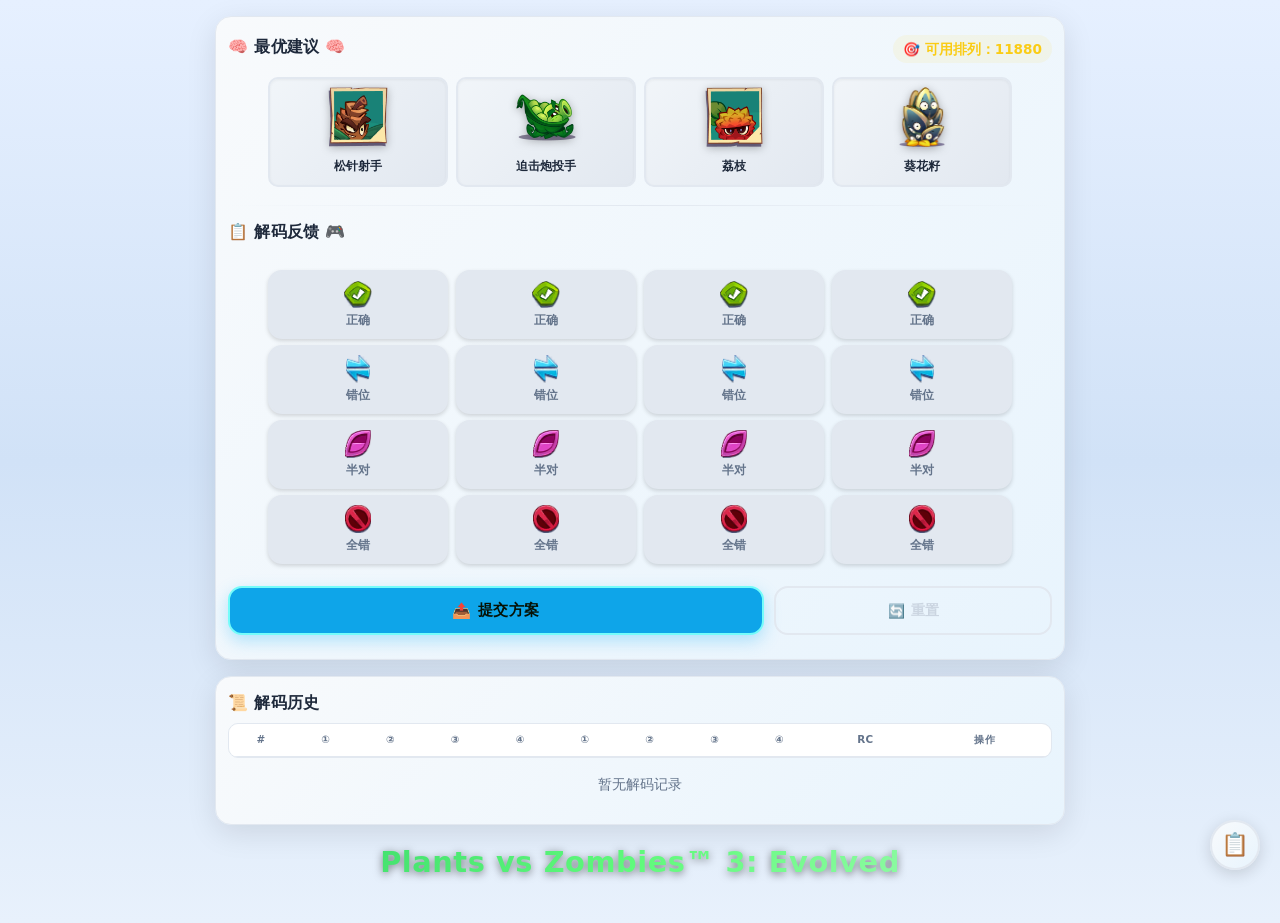
==== commit 58ba4fe4: "优化界面功能：悬浮球菜单、Toast提示、布局调整" ====
--- a/docs/index.html
+++ b/docs/index.html
@@ -3,7 +3,7 @@
 <head>
 	<meta charset="UTF-8">
 	<meta name="viewport" content="width=device-width, initial-scale=1.0, user-scalable=yes, maximum-scale=2.0, minimum-scale=0.5">
-	<title>PvZ3:E Decode Tool</title>
+	<title>PvZ3:E懒人解码工具</title>
 	<link rel="icon" href="images/logo.png" type="image/png">
 	<style>
 		:root {
@@ -558,6 +558,45 @@
 			border: 1px solid #f59e0b;
 		}
 
+		/* Toast 悬浮提示 */
+		.toast {
+			position: fixed;
+			bottom: 10%;
+			left: 50%;
+			transform: translateX(-50%);
+			padding: 12px 20px;
+			border-radius: 12px;
+			font-weight: 600;
+			font-size: 0.9rem;
+			z-index: 3000;
+			box-shadow: 0 8px 24px rgba(0, 0, 0, 0.3);
+			backdrop-filter: blur(20px);
+			-webkit-backdrop-filter: blur(20px);
+			opacity: 0;
+			transition: opacity 0.3s ease;
+			pointer-events: none;
+			max-width: calc(100% - 24px);
+			width: 822px;
+		}
+		.toast.show {
+			opacity: 1;
+		}
+		.toast-success {
+			background: rgba(10, 46, 26, 0.5);
+			color: #75fcb8;
+			border: 1px solid rgba(16, 185, 129, 0.6);
+		}
+		.toast-info {
+			background: rgba(10, 42, 58, 0.5);
+			color: #9ad5fd;
+			border: 1px solid rgba(59, 130, 246, 0.6);
+		}
+		.toast-warn {
+			background: rgba(58, 42, 26, 0.5);
+			color: #fcd375;
+			border: 1px solid rgba(245, 158, 11, 0.6);
+		}
+
 		/* 算法简介卡片（放最后） */
 		.algo-box {
 			background: #0b1628;
@@ -951,17 +990,185 @@
 				font-size: 0.85rem;
 			}
 		}
+
+		/* 悬浮球 */
+		.floating-ball {
+			position: fixed;
+			bottom: 20px;
+			right: 20px;
+			z-index: 999;
+			display: flex;
+			flex-direction: column;
+			align-items: center;
+			gap: 10px;
+		}
+		.ball-main {
+			width: 50px;
+			height: 50px;
+			border-radius: 50%;
+			background: var(--card);
+			border: 2px solid var(--border);
+			display: flex;
+			align-items: center;
+			justify-content: center;
+			cursor: pointer;
+			box-shadow: 0 4px 16px rgba(0, 0, 0, 0.3);
+			transition: all 0.3s ease;
+		}
+		[data-theme="light"] .ball-main {
+			background: linear-gradient(135deg, var(--card-bg-start), var(--card-bg-end));
+			box-shadow: 0 4px 16px rgba(0, 0, 0, 0.15);
+		}
+		.ball-main:hover {
+			transform: scale(1.1);
+			border-color: var(--accent);
+		}
+		.ball-main.expanded {
+			background: var(--accent);
+			border-color: var(--accent);
+		}
+		.ball-main.expanded .ball-icon {
+			color: #000;
+		}
+		.ball-icon {
+			font-size: 1.4rem;
+			transition: transform 0.3s ease;
+		}
+		.ball-main.expanded .ball-icon {
+			transform: rotate(45deg);
+		}
+		.ball-submenu {
+			display: flex;
+			flex-direction: column;
+			gap: 10px;
+			align-items: center;
+			max-height: 0;
+			overflow: hidden;
+			transition: max-height 0.3s ease, opacity 0.3s ease;
+			opacity: 0;
+		}
+		.ball-submenu.expanded {
+			max-height: 200px;
+			opacity: 1;
+		}
+		.ball-sub {
+			width: 46px;
+			height: 46px;
+			border-radius: 50%;
+			background: var(--card);
+			border: 2px solid var(--border);
+			box-sizing: border-box;
+			display: flex;
+			align-items: center;
+			justify-content: center;
+			cursor: pointer;
+			box-shadow: 0 4px 12px rgba(0, 0, 0, 0.25);
+			transition: all 0.2s ease;
+			font-size: 1.2rem;
+		}
+		[data-theme="light"] .ball-sub {
+			background: linear-gradient(135deg, var(--card-bg-start), var(--card-bg-end));
+			box-shadow: 0 4px 12px rgba(0, 0, 0, 0.12);
+		}
+		.ball-sub:hover {
+			transform: scale(1.15);
+			border-color: var(--accent);
+		}
+
+		/* 悬浮卡片弹出层 */
+		.help-card-overlay {
+			position: fixed;
+			top: 0;
+			left: 0;
+			right: 0;
+			bottom: 0;
+			background: rgba(0, 0, 0, 0.5);
+			z-index: 2000;
+			display: none;
+			align-items: center;
+			justify-content: center;
+			padding: 20px;
+		}
+		.help-card-overlay.show {
+			display: flex;
+		}
+		.help-card {
+			background: rgba(19, 28, 49, 0.75);
+			backdrop-filter: blur(24px);
+			-webkit-backdrop-filter: blur(24px);
+			border: 1px solid rgba(255, 255, 255, 0.12);
+			border-radius: var(--radius);
+			width: 100%;
+			max-width: 800px;
+			max-height: 85vh;
+			display: flex;
+			flex-direction: column;
+			box-shadow: 0 16px 48px rgba(0, 0, 0, 0.4);
+		}
+		[data-theme="light"] .help-card {
+			background: rgba(255, 255, 255, 0.7);
+			border-color: rgba(0, 0, 0, 0.1);
+		}
+		.help-card-header {
+			display: flex;
+			align-items: center;
+			justify-content: space-between;
+			padding: 14px 16px;
+			border-bottom: 1px solid var(--border);
+			flex-shrink: 0;
+		}
+		.help-card-header h2 {
+			font-size: 1rem;
+			font-weight: 700;
+			color: #fff;
+			margin: 0;
+		}
+		[data-theme="light"] .help-card-header h2 {
+			color: #1e293b;
+		}
+		.help-card-close {
+			background: rgba(255, 255, 255, 0.1);
+			border: none;
+			border-radius: 50%;
+			width: 32px;
+			height: 32px;
+			display: flex;
+			align-items: center;
+			justify-content: center;
+			cursor: pointer;
+			color: var(--text);
+			font-size: 1rem;
+			transition: all 0.2s ease;
+		}
+		.help-card-close:hover {
+			background: rgba(255, 255, 255, 0.2);
+			transform: scale(1.1);
+		}
+		.help-card-content {
+			padding: 16px;
+			overflow-y: auto;
+			scrollbar-width: none;
+			-ms-overflow-style: none;
+			flex: 1;
+			min-height: 0;
+		}
+		.help-card-content::-webkit-scrollbar {
+			display: none;
+		}
+		.help-card-content .synthesis-scroll {
+			max-height: none;
+		}
 	</style>
 </head>
 <body>
 	<div class="container">
-		<h1>Plants vs Zombies™ 3: Evolved</h1>
-		<!-- <p class="subtitle">向日葵 · 豌豆 · 卷心菜 · 坚果 · 地刺 &nbsp;|&nbsp; 填入二阶植物</p> -->
-
 		<!-- 合并后的主卡片 -->
 		<div class="card" id="suggestionCard">
 			<div class="main-card">
-				<h2>🧠 最优建议 🧠</h2>
+				<div style="display:flex;justify-content:space-between;align-items:center;">
+					<h2 style="margin:0;">🧠 最优建议 🧠</h2>
+					<span class="possible-count">🎯 可用排列：<strong id="possibleCount">11880</strong></span>
+				</div>
 				<div class="suggestion-container" id="solverSlots">
 					<div class="suggestion-column">
 						<div class="suggestion-slot" id="slot1">
@@ -988,9 +1195,6 @@
 						</div>
 					</div>
 				</div>
-				<div style="text-align:center;">
-					<span class="possible-count">🎯 可用排列：<strong id="possibleCount">11880</strong></span>
-				</div>
 
 				<div class="divider"></div>
 
@@ -1029,68 +1233,85 @@
 			<p id="noSolverHistory" style="text-align:center;color:var(--text2);padding:16px;font-size:0.85rem;">暂无解码记录</p>
 		</div>
 
+		<h1>Plants vs Zombies™ 3: Evolved</h1>
+		<!-- <p class="subtitle">向日葵 · 豌豆 · 卷心菜 · 坚果 · 地刺 &nbsp;|&nbsp; 填入二阶植物</p> -->
+
+	</div>
+
+	<!-- 隐藏的帮助内容区域 -->
+	<div id="helpContent" style="display:none;">
 		<!-- 使用说明 -->
-		<div class="collapse-card">
-			<div class="collapse-header" onclick="toggleCollapse(this.parentElement)">
-				<h2>📖 使用说明</h2>
-				<span class="collapse-arrow">▼</span>
-			</div>
-			<div class="collapse-content">
-				<div class="usage-steps">
-					<div class="usage-step">
-						<div class="step-number">1</div>
-						<div class="step-text">首次使用，将「最优建议」中的4个二阶植物，填入游戏里4个卡槽位置。</div>
-					</div>
-					<div class="usage-step">
-						<div class="step-number">2</div>
-						<div class="step-text">游戏会返回4个卡槽的结果（正确/错位/半对/全错），在「反馈区」选择对应结果。</div>
-					</div>
-					<div class="usage-step">
-						<div class="step-number">3</div>
-						<div class="step-text">点击「提交方案」按钮，系统会过滤错误方案，并给出新一轮的建议。</div>
-					</div>
-					<div class="usage-step">
-						<div class="step-number">4</div>
-						<div class="step-text">重复上述步骤，直到剩余排列为1，得到最终答案。</div>
-					</div>
-					<div class="usage-step">
-						<div class="step-number">5</div>
-						<div class="step-text">通常只需要2~4步，即可完成解码，通过游戏。</div>
-					</div>
+		<div id="usageContent">
+			<div class="usage-steps">
+				<div class="usage-step">
+					<div class="step-number">1</div>
+					<div class="step-text">首次使用，将「最优建议」中的4个二阶植物，填入游戏里4个卡槽位置。</div>
+				</div>
+				<div class="usage-step">
+					<div class="step-number">2</div>
+					<div class="step-text">游戏会返回4个卡槽的结果（正确/错位/半对/全错），在「反馈区」选择对应结果。</div>
+				</div>
+				<div class="usage-step">
+					<div class="step-number">3</div>
+					<div class="step-text">点击「提交方案」按钮，系统会过滤错误方案，并给出新一轮的建议。</div>
+				</div>
+				<div class="usage-step">
+					<div class="step-number">4</div>
+					<div class="step-text">重复上述步骤，直到剩余排列为1，得到最终答案。</div>
+				</div>
+				<div class="usage-step">
+					<div class="step-number">5</div>
+					<div class="step-text">通常只需要2~4步，即可完成解码，通过游戏。</div>
 				</div>
 			</div>
 		</div>
-
 		<!-- 算法说明 -->
-		<div class="collapse-card">
-			<div class="collapse-header" onclick="toggleCollapse(this.parentElement)">
-				<h2>📘 算法说明：Minimax + 信息熵</h2>
-				<span class="collapse-arrow">▼</span>
+		<div id="algoContent">
+			感谢群友：@你既聪明又好看！ 基此二改；
+			<div class="algo-box" style="border-left:none;padding:0;margin-top:10px;background:transparent;">
+				1. 维护所有与反馈一致的可能答案集合 <code>S</code>（初始11880种）<br>
+				2. 对候选猜测，计算其对 <code>S</code> 的反馈分区<br>
+				3. 选择<strong>最坏情况剩余最少</strong>的猜测（Minimax）<br>
+				4. 平局时选<strong>期望剩余最少</strong>（信息熵最大）的<br>
+				5. 收到反馈后更新 <code>S</code>，重复直至 <code>|S|=1</code>
 			</div>
-			<div class="collapse-content">
-				<div class="algo-box" style="border-left:none;padding:0;margin-top:0;background:transparent;">
-					1. 维护所有与反馈一致的可能答案集合 <code>S</code>（初始11880种）<br>
-					2. 对候选猜测，计算其对 <code>S</code> 的反馈分区<br>
-					3. 选择<strong>最坏情况剩余最少</strong>的猜测（Minimax）<br>
-					4. 平局时选<strong>期望剩余最少</strong>（信息熵最大）的<br>
-					5. 收到反馈后更新 <code>S</code>，重复直至 <code>|S|=1</code>
+		</div>
+		<!-- 合成图鉴 -->
+		<div id="synthesisContent">
+			<div class="synthesis-scroll">
+				<div class="synthesis-grid" id="synthesisGridPopup">
+					<!-- 动态生成合成图鉴 -->
 				</div>
 			</div>
 		</div>
-
-		<!-- 合成图鉴 -->
-		<div class="collapse-card">
-			<div class="collapse-header" onclick="toggleCollapse(this.parentElement)">
-				<h2>📚 合成图鉴</h2>
-				<span class="collapse-arrow">▼</span>
+	</div>
+
+	<!-- 悬浮球 -->
+	<div id="floatingBall" class="floating-ball">
+		<div class="ball-main" id="ballMain" onclick="toggleBallMenu()">
+			<span class="ball-icon" id="ballIcon">📋</span>
+		</div>
+		<div class="ball-submenu" id="ballSubmenu">
+			<div class="ball-sub" onclick="openHelpCard('usage')">
+				<span>📖</span>
 			</div>
-			<div class="collapse-content">
-				<div class="synthesis-scroll">
-					<div class="synthesis-grid" id="synthesisGrid">
-						<!-- 动态生成合成图鉴 -->
-					</div>
-				</div>
+			<div class="ball-sub" onclick="openHelpCard('algo')">
+				<span>📘</span>
 			</div>
+			<div class="ball-sub" onclick="openHelpCard('synthesis')">
+				<span>📚</span>
+			</div>
+		</div>
+	</div>
+
+	<!-- 悬浮卡片弹出层 -->
+	<div id="helpCardOverlay" class="help-card-overlay" onclick="closeHelpCard(event)">
+		<div class="help-card" id="helpCard" onclick="event.stopPropagation()">
+			<div class="help-card-header">
+				<h2 id="helpCardTitle"></h2>
+				<button class="help-card-close" onclick="closeHelpCard(event)">✕</button>
+			</div>
+			<div class="help-card-content" id="helpCardContent"></div>
 		</div>
 	</div>
 
@@ -1549,18 +1770,16 @@
 
 			function submitFeedback() {
 				if (solved) {
-					solverMsg.innerHTML =
-						'<div class="status-msg status-success">✅ 已确定最终序列，请点击重置。</div>';
+					showToast('✅ 已成功解码，点重置开启下一轮推荐。', 'success');
 					return;
 				}
 				if (!currentSuggestion) {
-					solverMsg.innerHTML = '<div class="status-msg status-warn">⚠️ 建议计算中，请稍后。</div>';
+					showToast('️最优建议计算中，请稍后。', 'info');
 					return;
 				}
 				const feedback = getSelectedFeedback();
 				if (!feedback) {
-					solverMsg.innerHTML =
-						'<div class="status-msg status-warn">⚠️ 请为所有四个区域选择反馈类型。</div>';
+					showToast('️需要为推荐组合选择反馈结果。', 'warn');
 					return;
 				}
 
@@ -1573,8 +1792,7 @@
 				}
 
 				if (newPossible.length === 0) {
-					solverMsg.innerHTML =
-						'<div class="status-msg status-warn">⚠️ 此结果与游戏规则冲突，可能选择错误。</div>';
+					showToast('⚠️ 此结果与游戏规则冲突，可能选择错误。', 'warn');
 					return;
 				}
 
@@ -2039,11 +2257,174 @@
 				card.classList.toggle('active');
 			};
 
+			// 悬浮球菜单展开/收起
+			let ballExpanded = false;
+			window.toggleBallMenu = function() {
+				ballExpanded = !ballExpanded;
+				const submenu = document.getElementById('ballSubmenu');
+				const ballMain = document.getElementById('ballMain');
+				if (ballExpanded) {
+					submenu.classList.add('expanded');
+					ballMain.classList.add('expanded');
+				} else {
+					submenu.classList.remove('expanded');
+					ballMain.classList.remove('expanded');
+				}
+			};
+
+			// 打开帮助卡片
+			window.openHelpCard = function(type) {
+				const overlay = document.getElementById('helpCardOverlay');
+				const card = document.getElementById('helpCard');
+				const title = document.getElementById('helpCardTitle');
+				const content = document.getElementById('helpCardContent');
+
+				// 关闭球菜单
+				ballExpanded = false;
+				document.getElementById('ballSubmenu').classList.remove('expanded');
+				document.getElementById('ballMain').classList.remove('expanded');
+
+				// 设置内容
+				if (type === 'usage') {
+					title.textContent = '📖 使用说明';
+					content.innerHTML = document.getElementById('usageContent').innerHTML;
+				} else if (type === 'algo') {
+					title.textContent = '📘 算法说明：Minimax + 信息熵';
+					content.innerHTML = document.getElementById('algoContent').innerHTML;
+				} else if (type === 'synthesis') {
+					title.textContent = '📚 合成图鉴';
+					content.innerHTML = '<div class="synthesis-scroll"><div class="synthesis-grid" id="synthesisGridInPopup"></div></div>';
+					// 初始化合成图鉴（如果还没初始化）
+					if (!window.synthesisGridInitialized) {
+						buildSynthesisGridToPopupContainer(document.getElementById('synthesisGridInPopup'));
+						window.synthesisGridInitialized = true;
+					}
+				}
+
+				overlay.classList.add('show');
+			};
+
+			// 关闭帮助卡片
+			window.closeHelpCard = function(event) {
+				if (event && event.target !== event.currentTarget) return;
+				const overlay = document.getElementById('helpCardOverlay');
+				overlay.classList.remove('show');
+			};
+
+			// 为popup生成合成图鉴（传入容器）
+			function buildSynthesisGridToPopupContainer(container) {
+				if (!container || container.children.length > 0) return;
+
+				const syntheses = [
+					{ key: 'AA', first1: 'A', first2: 'A' },
+					{ key: 'AB', first1: 'A', first2: 'B' },
+					{ key: 'AD', first1: 'A', first2: 'D' },
+					{ key: 'BB', first1: 'B', first2: 'B' },
+					{ key: 'BC', first1: 'B', first2: 'C' },
+					{ key: 'BD', first1: 'B', first2: 'D' },
+					{ key: 'BE', first1: 'B', first2: 'E' },
+					{ key: 'CC', first1: 'C', first2: 'C' },
+					{ key: 'CD', first1: 'C', first2: 'D' },
+					{ key: 'DD', first1: 'D', first2: 'D' },
+					{ key: 'DE', first1: 'D', first2: 'E' },
+					{ key: 'EE', first1: 'E', first2: 'E' }
+				];
+
+				syntheses.forEach(syn => {
+					const item = document.createElement('div');
+					item.className = 'synthesis-item';
+
+					const row = document.createElement('div');
+					row.className = 'synthesis-row';
+
+					const plant1 = document.createElement('div');
+					plant1.className = 'synthesis-plant';
+					const img1 = document.createElement('img');
+					img1.className = 'synthesis-img skeleton';
+					img1.alt = PLANT_NAMES[syn.first1] || syn.first1;
+					const name1 = document.createElement('div');
+					name1.className = 'synthesis-name';
+					name1.textContent = PLANT_NAMES[syn.first1] || syn.first1;
+					loadImageWithSkeleton(img1, FIRST_ORDER_IMAGES[syn.first1]);
+					plant1.appendChild(img1);
+					plant1.appendChild(name1);
+
+					const plus = document.createElement('span');
+					plus.className = 'synthesis-operator';
+					plus.textContent = '➕';
+
+					const plant2 = document.createElement('div');
+					plant2.className = 'synthesis-plant';
+					const img2 = document.createElement('img');
+					img2.className = 'synthesis-img skeleton';
+					img2.alt = PLANT_NAMES[syn.first2] || syn.first2;
+					const name2 = document.createElement('div');
+					name2.className = 'synthesis-name';
+					name2.textContent = PLANT_NAMES[syn.first2] || syn.first2;
+					loadImageWithSkeleton(img2, FIRST_ORDER_IMAGES[syn.first2]);
+					plant2.appendChild(img2);
+					plant2.appendChild(name2);
+
+					const equals = document.createElement('span');
+					equals.className = 'synthesis-operator';
+					equals.textContent = '🟰';
+
+					const plantResult = document.createElement('div');
+					plantResult.className = 'synthesis-plant';
+					const imgResult = document.createElement('img');
+					imgResult.className = 'synthesis-img skeleton';
+					imgResult.alt = SECOND_ORDER_NAMES[syn.key] || syn.key;
+					const nameResult = document.createElement('div');
+					nameResult.className = 'synthesis-name';
+					nameResult.textContent = SECOND_ORDER_NAMES[syn.key] || syn.key;
+					loadImageWithSkeleton(imgResult, SECOND_ORDER_IMAGES[syn.key]);
+					plantResult.appendChild(imgResult);
+					plantResult.appendChild(nameResult);
+
+					row.appendChild(plant1);
+					row.appendChild(plus);
+					row.appendChild(plant2);
+					row.appendChild(equals);
+					row.appendChild(plantResult);
+
+					item.appendChild(row);
+					container.appendChild(item);
+				});
+			}
+
 			window.addEventListener('DOMContentLoaded', init);
 			window.resetSolver = resetSolver;
 			window.submitFeedback = submitFeedback;
 			window.onFeedbackEdit = onFeedbackEdit;
 			window.replayFromHistory = replayFromHistory;
+
+			// Toast 提示函数
+			let toastTimeout = null;
+			window.showToast = function(message, type = 'warn') {
+				// 清除之前的 toast
+				const existingToast = document.querySelector('.toast');
+				if (existingToast) {
+					existingToast.remove();
+				}
+				if (toastTimeout) {
+					clearTimeout(toastTimeout);
+				}
+
+				// 创建新的 toast
+				const toast = document.createElement('div');
+				toast.className = `toast toast-${type}`;
+				toast.textContent = message;
+				document.body.appendChild(toast);
+
+				// 显示动画
+				setTimeout(() => toast.classList.add('show'), 10);
+
+				// 2 秒后消失
+				toastTimeout = setTimeout(() => {
+					toast.classList.remove('show');
+					setTimeout(() => toast.remove(), 300);
+				}, 2000);
+			};
 		})();
 	</script>
 </body>
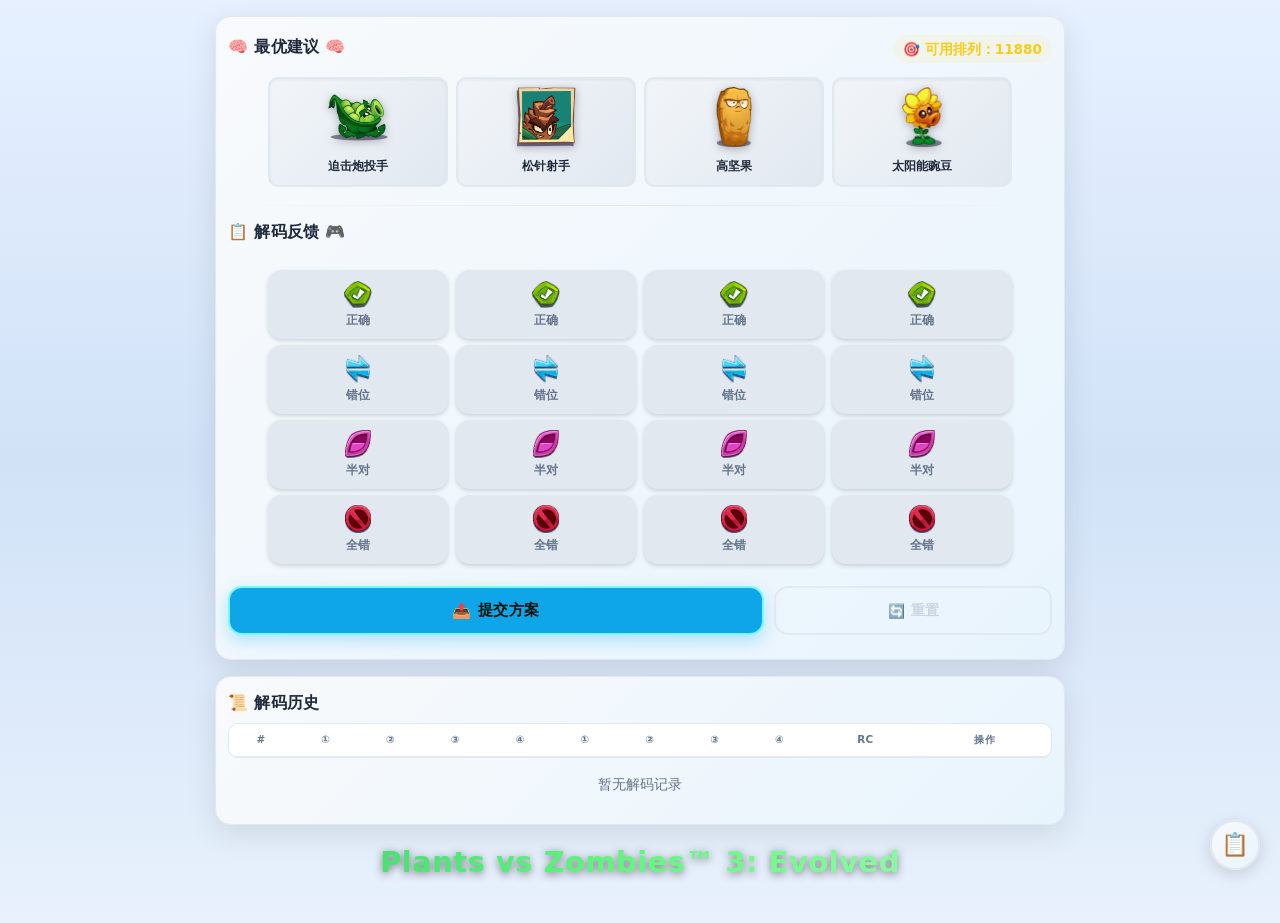
==== commit a64bd428: "更新补齐素材" ====
--- a/docs/index.html
+++ b/docs/index.html
@@ -1373,7 +1373,7 @@
 
 			// 二阶植物实际名称
 			const SECOND_ORDER_NAMES = {
-				'AA': '双胞向日葵',
+				'AA': '双子向日葵',
 				'AB': '太阳能豌豆',
 				'AD': '葵花籽',
 				'BB': '双重射手',
@@ -1398,10 +1398,10 @@
 
 			// 二阶植物图片映射（根据素材情况）
 			const SECOND_ORDER_IMAGES = {
-				'AA': 'images/AA-Sun Tower.png',
+				'AA': 'images/AA-Twin Sunflower.png',
 				'AB': 'images/AB-Solar Pea.png',
 				'AD': 'images/AD-Sunflower Seed.png',
-				'BB': 'images/BB-Gatling Pea.png',
+				'BB': 'images/BB-Repeater.png',
 				'BC': 'images/BC-Sling Pea.png',
 				'BD': 'images/BD-Peanut.png',
 				'BE': 'images/BE-Pine Needler.png',
